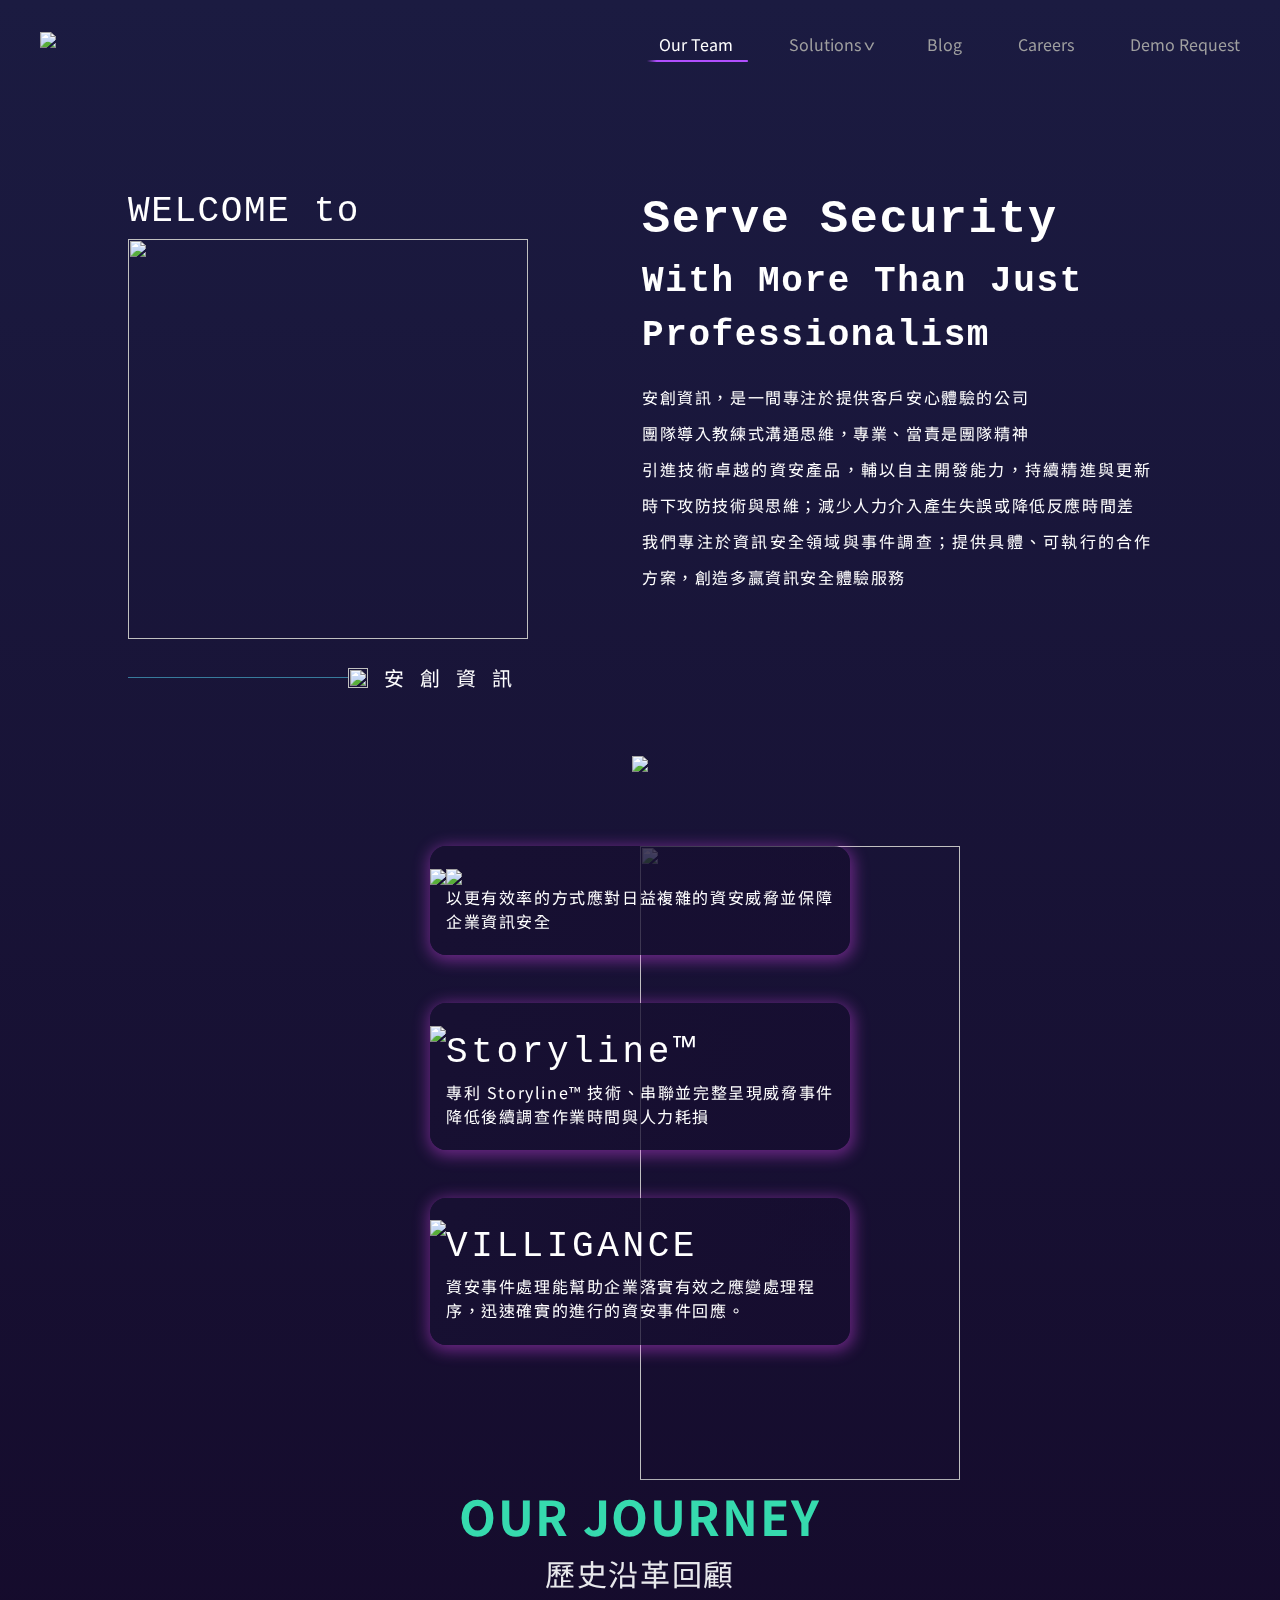
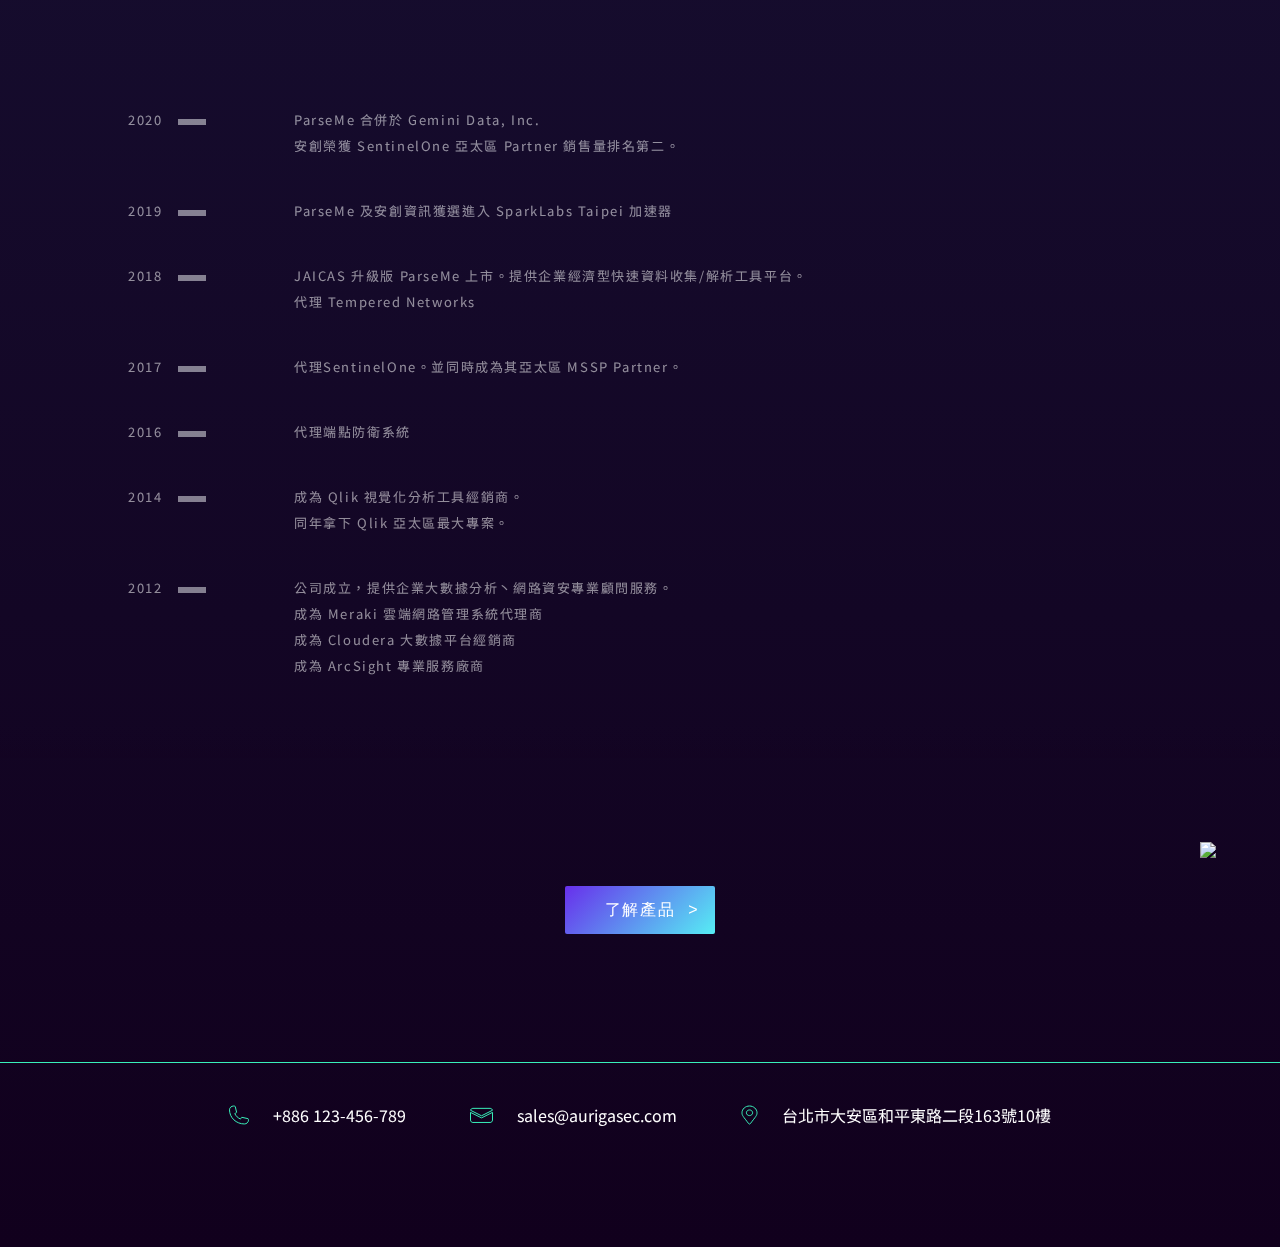
==== index.html @ 2218947c "dev" ====
<html lang="zh">

<head>
    <title>SentinelOne資安解決方案代理商 | 安創資訊</title>
    <meta charset="utf-8">
    <meta name="viewport" content="width=device-width, initial-scale=1">
    <meta data-hid="description" name="description" content="Serve Security With More Than Just Professionalism-專注於提供客戶安心體驗。引進技術卓越的資安產品，輔以自主開發能力；減少人力介入產生失誤或降低反應時間差。我們專注於資訊安全領域與事件調查，創造多贏資訊安全智慧體驗服務。">
    <meta name="format-detection" content="telephone=no">
    <meta data-hid="charset" charset="utf-8">
    <meta data-hid="mobile-web-app-capable" name="mobile-web-app-capable" content="yes">
    <meta data-hid="apple-mobile-web-app-title" name="apple-mobile-web-app-title" content="SentinelOne資安解決方案代理商 | 安創資訊">
    <meta data-hid="og:type" name="og:type" property="og:type" content="website">
    <meta data-hid="og:title" name="og:title" property="og:title" content="SentinelOne資安解決方案代理商 | 安創資訊">
    <meta data-hid="og:site_name" name="og:site_name" property="og:site_name" content="安創資訊">
    <link rel="icon" type="image/x-icon" href="/favicon.ico">
    <link rel="stylesheet" href="style.css">
    <link rel="stylesheet" href="https://use.typekit.net/jmd1jtv.css">
    <link rel="preconnect" href="https://fonts.googleapis.com">
    <link rel="preconnect" href="https://fonts.gstatic.com" crossorigin>
    <link
        href="https://fonts.googleapis.com/css2?family=Noto+Sans+SC:wght@100;400;700&family=Noto+Sans+TC&family=Roboto&display=swap"
        rel="stylesheet">
    <script src="./js/main.min.js"></script>

    <style type="text/css">
        #auriga #welcome {
            position: relative;
            min-height: calc(100vh - 108px);
            align-items: center;
            background-image: url(./imgs/our-team/bg-main.png);
            background-size: cover;
            margin-top: -108px;
            padding-top: 108px;
            padding-bottom: 1.4em;
            mix-blend-mode: lighten;
        }

        #welcome h2 {
            font-size: 36px;
        }

        #welcome h2 strong {
            font-size: 1.3em;
        }

        .info-box {
            padding: 1.4em 0;
            transition: all .6s;
            background: linear-gradient(106.81deg, #171032 5.35%, rgba(22, 13, 47, 0.63) 81.05%);
            transition-property: box-shadow, transform;
        }

        .info-box:hover {
            transform: scale(1.02) translateY(15px);
        }

        .info-box>div {
            padding-right: 1em;
        }

        #history {
            background-image: url(./imgs/our-team/bg-history.png);
            background-blend-mode: normal, hard-light;
        }

        #history li {
            margin-top: 1em;
            margin: 3em 0;
        }

        #history li .crossline {
            width: 28px;
            display: inline-block;
            vertical-align: middle;
            border-top-width: 6px;
            margin-left: 1.2em;
            margin-right: 72px;
            transition: width .4s;
        }

        #history li:not(.active) {
            opacity: .6;
            font-size: 13px;
        }

        #history li.active {
            margin-bottom: 5em;
        }

        #history li.active .crossline {
            margin-right: 1em;
        }

        #history li.active p>span {
            display: inline-block;
        }

        #history li.active p::before {
            content: "";
            border-left: 5px solid #31D2DC;
            margin-right: 1.4em;
        }

        #history li.active p>span:first-child {
            position: relative;
            transform: scale(2);
            transform-origin: left;
            margin-right: 3em;
        }

        #history li:not(:last-child) p>span:first-child::before,
        #history li:not(:last-child) p>span:first-child::after {
            content: "";
            position: absolute;
            padding: 2px;
            border-radius: 50%;
            background-color: #FFFFFF4D;
            left: 50%;
            opacity: 0;
            transform: translateY(-60%);
        }

        #history li:not(:last-child).active p>span:first-child::before,
        #history li:not(:last-child).active p>span:first-child::after {
            opacity: 1;
            transform: translateY(0);
            transition-property: opacity, transform;
            transition-duration: .6s;
            transition-delay: .3s;
        }

        #history li.active p>span:first-child::before {
            top: 100%;
        }

        #history li.active p>span:first-child::after {
            top: 140%;
        }

        #history li.active .crossline {
            border-top-width: 2px;
            width: 136px;
        }

        #bg-dot {
            right: 5%;
            bottom: 3%;
        }

        #bg-darken {
            background: linear-gradient(180deg, #1B1B41 0%, #11001D 100%);
            mix-blend-mode: darken;
            opacity: .1;
            pointer-events: none;
        }

        #shields {
            padding-top: 3.4em;
            padding-bottom: 3.4em;
        }

        #shields h3 {
            letter-spacing: .1em;
        }

        #shields li>img {
            max-width: 36%;
        }

        @media (min-width: 768px) and (max-width: 1350px) {
            main>section {
                padding-left: 2%;
                padding-right: 2%;
            }
        }

        @media (max-width: 1280px) {
            #shields ul {
                grid-template-columns: repeat(1, minmax(0, 1fr));
                gap: 3rem;
            }

            #shields li {
                max-width: 420px;
                justify-self: center;
            }
        }

        @media (max-width: 767px) {
            #auriga #welcome {
                background-image: url(./imgs/our-team/bg-main-mobile.png);
            }

            #welcome>div {
                display: block;
            }

            #welcome p {
                margin-bottom: .6em;
            }

            #welcome h2 {
                font-size: 18px;
            }

            #welcome h2 strong{
                font-size: 30px;
            }

            #welcome>div>img {
                width: 92%;
            }

            #shields ul {
                display: block;
            }

            #shields li {
                margin-bottom: 2.8em;
                align-items: center;
            }

            #shields li>div {
                padding-right: 1em;
            }

            #shields li>div img {
                max-height: 4.5rem;
            }

            #history ul {
                margin-top: 1.4em;
                margin-bottom: 1.4em;
            }

            #history ul>li {
                display: block;
                position: relative;
            }

            #history ul>li.active {
                margin-bottom: 8em;
                padding-left: 2em;
            }

            #history li:not(:last-child) p>span:first-child::before,
            #history li:not(:last-child) p>span:first-child::after {
                display: none;
            }

            #history ul>li:not(:last-child)>span::before,
            #history ul>li:not(:last-child)>span::after {
                content: "";
                opacity: 0;
                transform: translateY(-60%);
                position: absolute;
                left: 0;
            }

            #history ul>li:not(:last-child).active>span::before,
            #history ul>li:not(:last-child).active>span::after {
                height: 0.6em;
                width: 0.6em;
                border-radius: 50%;
                background-color: #FFFFFF4D;
                opacity: 1;
                transform: translateY(0);
                transition-property: opacity, transform;
                transition-duration: .6s;
                transition-delay: .3s;
                display: block;
                margin: 1.6em 0;
            }

            #history ul>li:not(:last-child).active>span::before {
                bottom: -5em;
            }

            #history ul>li:not(:last-child).active>span::after {
                bottom: -7em;
            }

            #history li.active p::before {
                position: absolute;
                height: 100%;
                left: 0;
            }

            #history li p {
                text-align: center;
                margin-bottom: .6em;
            }

            #history li.active p {
                margin-bottom: 1.4em;
                text-align: left;
            }

            #welcome-a {
                animation: welcome cubic-bezier(0.175, 0.885, 0.32, 1) var(--welcome-duration) forwards;
                display: inline-block;
                transform-origin: left;
            }

            #to-a {
                display: inline-block;
                margin-left: .3em;
                opacity: 0;
                height: 0;
                transform: translateX(50vw);
                animation: to var(--to-duration) var(--welcome-duration) forwards;
            }

            #arrows-a {
                animation: arrows var(--arrows-duration) 2.1s forwards;
                opacity: 0;
                transform: translateY(50vh);
                margin-bottom: 1.4em;
            }

            #logo-a {
                opacity: 0;
                width: 0;
                animation: logo 1s 2.9s forwards;
            }

            #text-a {
                opacity: 0;
                animation: text .8s 3.9s forwards;
                transform: translateY(20vh);
            }

            .continue-btn {
                display: none;
            }
        }

        :root {
            --welcome-duration: 1.4s;
            --to-duration: .7s;
            --arrows-duration: .8s;
        }

        @keyframes welcome {
            from {
                transform: scale(3.1);
            }
        }

        @keyframes to {
            to {
                transform: none;
                opacity: 1;
                height: auto;
            }
        }

        @keyframes arrows {
            to {
                opacity: 1;
                transform: none;
            }
        }

        @keyframes logo {
            to {
                width: 100%;
                opacity: 1;
            }
        }

        @keyframes text {
            to {
                opacity: 1;
                transform: none;
            }
        }
    </style>
    <script>
        registerObserver('.obs>li');
    </script>
</head>

<body id="auriga" class="text-white relative">
    <header class="max-w-screen-xl flex justify-between py-8 px-10 m-auto">
        <div><a href="index.html"><img src="imgs/logo.svg"></a></div>
        <nav>
            <ul class="flex gap-14">
                <li class="active">Our Team</li>
                <li class="has-sub">
                    <a href="javascript:;">Solutions</a>
                    <ul class="submenu">
                        <li><a href="Solutions.html">SentinelOne</a></li>
                        <li><a href="Consultant.html">Consultant</a></li>
                    </ul>
                </li>
                <li><a href="#">Blog</a></li>
                <li><a href="Careers.html">Careers</a></li>
                <li><a href="Demo.html">Demo Request</a></li>
            </ul>
        </nav>
        <div id="menu-toggle">
            <img class="mx-10 my-8" src="./imgs/header-toggle.svg" />
            <img class="mx-10 my-8 close" src="./imgs/header-toggle-off.svg" />
        </div>
    </header>
    <main class="relative m-auto tracking-widest leading-normal text-base">
        <img class="continue-btn" src="./imgs/continue.svg" />
        <section id="welcome" class="m-auto flex justify-center">
            <div class="max-w-screen-lg flex justify-between w-full">
                <div>
                    <p class="font-din text-4xl"><span id="welcome-a">WELCOME</span><span id="to-a"> to</span></p>
                    <img id="logo-a" width="400" src="imgs/logo.svg">
                    <div id="arrows-a" class="flex justify-end items-center text-xl mt-6">
                        <div class="flex-grow border-t border-light-blue"></div>
                        <img class="h-text" src="./imgs/our-team/arrows.svg" />
                        <span class="ml-4 tracking-text">安創資訊</span>
                    </div>
                </div>
                <div id="text-a" style="max-width: 510px;">
                    <h2 class="font-din mb-4"><strong>Serve Security</strong> <br>With More Than Just Professionalism
                    </h2>
                    <p class="leading-9 text-justify">
                        安創資訊，是一間專注於提供客戶安心體驗的公司<br>
                        團隊導入教練式溝通思維，專業、當責是團隊精神<br>
                        引進技術卓越的資安產品，輔以自主開發能力，持續精進與更新時下攻防技術與思維；減少人力介入產生失誤或降低反應時間差<br>
                        我們專注於資訊安全領域與事件調查；提供具體、可執行的合作方案，創造多贏資訊安全體驗服務
                    </p>
                </div>
            </div>
        </section>

        <section id="shields" class="max-w-screen-xl m-auto mb-20">
            <img class="absolute -z-10 r-0 w-1/2" src="./imgs/our-team/bg-wave.svg" />
            <ul class="grid grid-cols-3 gap-8 items-center">
                <li class="info-box flex shrink-0">
                    <img src="./imgs/our-team/shield.png" />
                    <div>
                        <img src="./imgs/our-team/singularity-xdr.png" />
                        <p>以更有效率的方式應對日益複雜的資安威脅並保障企業資訊安全</p>
                    </div>
                </li>
                <li class="info-box flex shrink-0">
                    <img src="./imgs/our-team/shield.png" />
                    <div>
                        <h3 class="font-din text-4xl">Storyline™</h3>
                        <p>專利 Storyline™ 技術、串聯並完整呈現威脅事件<br>
                            降低後續調查作業時間與人力耗損</p>
                    </div>
                </li>
                <li class="info-box flex shrink-0">
                    <img src="./imgs/our-team/shield.png" />
                    <div>
                        <h3 class="font-din text-4xl">VILLIGANCE</h3>
                        <p>資安事件處理能幫助企業落實有效之應變處理程序，迅速確實的進行的資安事件回應。</p>
                    </div>
                </li>
            </ul>
        </section>

        <section class="relative" id="history">
            <div class="max-w-screen-lg m-auto">
                <h2 class="text-center light-green text-5xl">OUR JOURNEY</h2>
                <h3 class="text-center text-3xl">歷史沿革回顧</h3>
                <ul class="py-10 my-8 leading-loose obs">
                    <li class="flex gap-4">
                        <div>
                            <p><span>2020</span><span class="crossline"></span></p>
                        </div>
                        <span>ParseMe 合併於 Gemini Data, Inc.<br>安創榮獲 SentinelOne 亞太區 Partner 銷售量排名第二。</span>
                    </li>
                    <li class="flex gap-4">

                        <div>
                            <p><span>2019</span><span class="crossline"></span></p>
                        </div>
                        <span>ParseMe 及安創資訊獲選進入 SparkLabs Taipei 加速器</span>
                    </li>
                    <li class="flex gap-4">
                        <div>
                            <p><span>2018</span><span class="crossline"></span></p>
                        </div>
                        <span>JAICAS 升級版 ParseMe 上市。提供企業經濟型快速資料收集/解析工具平台。<br>代理 Tempered Networks</span>
                    </li>
                    <li class="flex gap-4">
                        <div>
                            <p><span>2017</span><span class="crossline"></span></p>
                        </div>
                        <span>代理SentinelOne。並同時成為其亞太區 MSSP Partner。</span>
                    </li>
                    <li class="flex gap-4">
                        <div>
                            <p><span>2016</span><span class="crossline"></span></p>
                        </div>
                        <span>代理端點防衛系統</span>
                    </li>
                    <li class="flex gap-4">
                        <div>
                            <p><span>2014</span><span class="crossline"></span></p>
                        </div>
                        <span>成為 Qlik 視覺化分析工具經銷商。<br>同年拿下 Qlik 亞太區最大專案。</span>
                    </li>
                    <li class="flex gap-4">
                        <div>
                            <p><span>2012</span><span class="crossline"></span></p>
                        </div>
                        <span>公司成立，提供企業大數據分析丶網路資安專業顧問服務。<br>成為 Meraki 雲端網路管理系統代理商<br>成為 Cloudera 大數據平台經銷商<br>成為 ArcSight
                            專業服務廠商</span>
                    </li>
                </ul>
            </div>
            <div class="absolute inset-0" id="bg-darken"></div>
        </section>

        <div class="text-center my-32">
            <a href="Solutions.html">
                <button type="button"
                    class="relative py-3 px-10 px-12:hover btn-purple-1 rounded-sm shadow-none arrow-after r-4-after absolute-after">了解產品</button>
            </a>
        </div>
        <img class="absolute -z-10" id="bg-dot" src="./imgs/our-team/bg-dot.svg" />
    </main>

    <footer class="pb-20">
        <ul class="max-w-screen-xl m-auto flex justify-center gap-16 border-t border-light-green py-10">
            <li class="flex"><img class="mr-6" src="./imgs/footer-phone.svg" />+886 123-456-789</li>
            <li class="flex"><img class="mr-6" src="./imgs/footer-mail.svg" />sales@aurigasec.com</li>
            <li class="flex"><img class="mr-6" src="./imgs/footer-marker.svg" />台北市大安區和平東路二段163號10樓</li>
        </ul>
    </footer>
</body>

</html>
---- style.css ----
:root {
    --light-green: #39F0BA;
    --purple: #6B0AEA;
    --light-blue: #57E1FF80;
    --main-bg: linear-gradient(180deg, #1B1B41 0%, #11001D 100%);
    font-family: 'Noto Sans TC';
}

*,
::before,
::after {
    --tw-border-opacity: 1;
    border-color: rgba(229, 231, 235, var(--tw-border-opacity));
    box-sizing: border-box;
    border-width: 0;
    border-style: solid;
}

img {
    max-width: 100%;
}

a {
    text-decoration: none;
    color: inherit;
}

a:visited {
    color: inherit;
}

button {
    cursor: pointer;
}

button,
input,
optgroup,
select,
textarea {
    padding: 0;
    line-height: inherit;
    color: inherit;
    font-size: 1em;
    letter-spacing: .1em;
}

:focus-visible {
    outline: none;
}

ol,
ul,
menu {
    list-style: none;
    margin: 0;
    padding: 0;
}

body {
    background: var(--main-bg);
    margin: 0;
}

h1,
h2,
h3,
h4,
h5,
h6,
p {
    margin: 0;
}

h3 {
    font-weight: normal;
}

body>header {
    height: 108px;
    z-index: 100;
    position: relative;
    text-align: center;
}

header nav li {
    position: relative;
}

header nav li::after {
    content: "";
    position: absolute;
    width: 0;
    transition: width .4s;
}

header nav>ul>li.has-sub::before {
    content: "";
    position: absolute;
    left: 0;
    width: 100%;
    height: 1em;
    top: 100%;
}

header nav>ul>li.active::after {
    content: "";
    position: absolute;
    left: 0;
    bottom: -.3em;
    width: 100%;
    height: 2px;
    background-image: linear-gradient(270deg, #B14FFF 87.87%, rgba(177, 79, 255, 0) 97.34%);
    transform: scaleX(1.4);
}

header nav li:not(.active) {
    color: #9F9F9F;
}

header nav .submenu {
    padding: .6em 0;
    line-height: 1.8;
}

header nav .submenu>li {
    margin-bottom: .4em;
}

header nav li:not(:hover) .submenu>li {
    display: none;
}

header nav .has-sub>a {
    z-index: 10;
    position: relative;
}

header nav .has-sub>a::after {
    content: ">";
    display: inline-block;
    transform: rotate(90deg) scaleY(1.4) translateX(-2px);
    margin-left: .6em;
    position: unset;
    width: 0;
    height: auto;
    background: none;
}

main>section:first-of-type {
    min-height: calc(100vh - 108px);
}

.bg-main {
    background: var(--main-bg);
}

.bg-purple,
.bg-purple-before::before,
.bg-purple-before-list li::before {
    background-color: var(--purple);
}

.bg-light-green {
    background-color: var(--light-green);
}

.bg-dark-glow {
    background-image: linear-gradient(162.7deg, #2D2E46 10.24%, #1A1B2F 45.02%, #000000 98.1%);
}

.bg-grey {
    background-color: rgb(25, 24, 55);
}

.bg-none {
    background: none;
}

.max-w-screen-xl {
    max-width: 1280px;
}

.max-w-screen-lg {
    max-width: 1024px;
}

.max-w-screen-md {
    max-width: 768px;
}

.max-w-full {
    max-width: 100%;
}

.overflow-hidden {
    overflow: hidden;
}

.overflow-auto {
    overflow: auto;
}

.overflow-visible {
    overflow: visible;
}

.inline-block {
    display: inline-block;
}

.relative {
    position: relative;
}

.absolute,
.absolute-after::after {
    position: absolute;
}

.sticky {
    position: sticky;
}

.r-0 {
    right: 0;
}

.r-4,
.r-4-after::after {
    right: 1rem;
}

.b-0 {
    bottom: 0;
}

.flex {
    display: flex;
}

.inline-flex {
    display: inline-flex;
}

.hidden {
    display: none;
}

.flex-col {
    flex-direction: column;
}

.row-reverse {
    flex-direction: row-reverse;
}

.flex-grow {
    flex-grow: 1;
}

.shrink-0 {
    flex-shrink: 0;
}

.grid {
    display: grid;
}

.grid-flow-col {
    grid-auto-flow: column;
}

.grid-flow-dense {
    grid-auto-flow: dense;
}

.grid-cols-3 {
    grid-template-columns: repeat(3, minmax(0, 1fr));
}

.grid-cols-4 {
    grid-template-columns: repeat(4, minmax(0, 1fr));
}

.grid-cols-9 {
    grid-template-columns: repeat(9, minmax(0, 1fr));
}

.col-span-2 {
    grid-column: span 2 / span 2;
}

.col-span-3 {
    grid-column: span 3 / span 3;
}

.col-span-4 {
    grid-column: span 4 / span 4;
}

.row-span-2 {
    grid-row: span 2 / span 2;
}

.row-span-3 {
    grid-row: span 3 / span 3;
}

.row-span-4 {
    grid-row: span 4 / span 4;
}

.auto-rows-6vw {
    grid-auto-rows: 6vw;
}

.auto-rows-9vw {
    grid-auto-rows: 9vw;
}

.justify-between {
    justify-content: space-between;
}

.justify-end {
    justify-content: flex-end;
}

.justify-center {
    justify-content: center;
}

.justify-evenly {
    justify-content: space-evenly;
}

.items-center {
    align-items: center;
}

.self-center {
    align-self: center;
}

.self-start {
    align-self: start;
}

.gap-4 {
    gap: 1rem;
}

.gap-6 {
    gap: 1.5rem;
}

.gap-8 {
    gap: 2rem;
}

.gap-12 {
    gap: 3rem;
}

.gap-14 {
    gap: 3.5rem;
}

.gap-16 {
    gap: 4rem;
}

.gap-24 {
    gap: 6rem;
}

.gap-y-4 {
    row-gap: 1rem;
}

.gap-y-8 {
    row-gap: 2rem;
}

.gap-y-12 {
    row-gap: 3rem;
}

.border {
    border-width: 1px;
}

.border-2 {
    border-width: 2px;
}

.border-t {
    border-top-width: 1px;
}

.border-t-6 {
    border-top-width: 6px;
}

.border-b {
    border-bottom-width: 1px;
}

.p-1,
.p-1-before::before {
    padding: .25rem;
}

.p-4 {
    padding: 1rem;
}

.p-8 {
    padding: 2rem;
}

.p-12 {
    padding: 3rem;
}

.px-4 {
    padding-left: 1rem;
    padding-right: 1rem;
}

.px-6 {
    padding-left: 1.5rem;
    padding-right: 1.5rem;
}

.px-8 {
    padding-left: 2rem;
    padding-right: 2rem;
}

.px-10 {
    padding-left: 2.5rem;
    padding-right: 2.5rem;
}

.font-din.px-6 {
    padding-left: 2rem;
}

.font-din.px-10 {
    padding-left: 3.4rem;
}

.px-12,
.px-12\:hover:hover {
    padding-left: 3rem;
    padding-right: 3rem;
}

.px-16,
.px-16\:hover:hover {
    padding-left: 4rem;
    padding-right: 4rem;
}

.py-2 {
    padding-top: .5rem;
    padding-bottom: .5rem;
}

.font-din.py-2 {
    padding-top: 1rem;
}

.py-3 {
    padding-top: .75rem;
    padding-bottom: .75rem;
}

.py-4 {
    padding-top: 1rem;
    padding-bottom: 1rem;
}

.py-6 {
    padding-top: 1.5rem;
    padding-bottom: 1.5rem;
}

.py-8 {
    padding-top: 2rem;
    padding-bottom: 2rem;
}

.py-10 {
    padding-top: 2.5rem;
    padding-bottom: 2.5rem;
}

.py-24 {
    padding-top: 6rem;
    padding-bottom: 6rem;
}

.pl-8 {
    padding-left: 2rem;
}

.pr-20 {
    padding-right: 5rem;
}

.pr-3\/10 {
    padding-right: 30%;
}

.pb-20 {
    padding-bottom: 5rem;
}

.m-auto {
    margin: auto;
}

.my-4 {
    margin-top: 1rem;
    margin-bottom: 1rem;
}

.my-8 {
    margin-top: 2rem;
    margin-bottom: 2rem;
}

.my-12 {
    margin-top: 3rem;
    margin-bottom: 3rem;
}

.my-16 {
    margin-top: 4rem;
    margin-bottom: 4rem;
}

.my-20 {
    margin-top: 5rem;
    margin-bottom: 5rem;
}

.my-32 {
    margin-top: 8rem;
    margin-bottom: 8rem;
}

.my-56 {
    margin-top: 14rem;
    margin-bottom: 14rem;
}

.mt-2 {
    margin-top: 0.5rem;
}

.mt-4 {
    margin-top: 1rem;
}

.mt-6 {
    margin-top: 1.5rem;
}

.mt-8 {
    margin-top: 2rem;
}

.mt-10 {
    margin-top: 2.5rem;
}

.mt-12 {
    margin-top: 3rem;
}

.mt-16 {
    margin-top: 4rem;
}

.mt-56 {
    margin-top: 14rem;
}

.mt-half {
    margin-top: .6em;
}

.mb-1 {
    margin-bottom: .25rem;
}

.mb-2 {
    margin-bottom: .5rem;
}

.mb-4,
.mb-4-list li {
    margin-bottom: 1rem;
}

.mb-6 {
    margin-bottom: 1.5rem;
}

.mb-7 {
    margin-bottom: 1.75rem;
}

.mb-8 {
    margin-bottom: 2rem;
}

.mb-10 {
    margin-bottom: 2.5rem;
}

.mb-12 {
    margin-bottom: 3rem;
}

.mb-16 {
    margin-bottom: 4rem;
}

.mb-20 {
    margin-bottom: 5rem;
}

.mb-24 {
    margin-bottom: 6rem;
}

.mb-28 {
    margin-bottom: 7rem;
}

.mb-32 {
    margin-bottom: 8rem;
}

.mb-36 {
    margin-bottom: 9rem;
}

.mb-52 {
    margin-bottom: 13rem;
}

.mb-56 {
    margin-bottom: 14rem;
}

.mx-auto {
    margin-left: auto;
    margin-right: auto;
}

.mx-4 {
    margin-left: 1rem;
    margin-right: 1rem;
}

.mx-6 {
    margin-left: 1.5rem;
    margin-right: 1.5rem;
}

.mx-8 {
    margin-left: 2rem;
    margin-right: 2rem;
}

.mx-10 {
    margin-left: 2.5rem;
    margin-right: 2.5rem;
}

.ml-4,
.ml-4-after::after {
    margin-left: 1rem;
}

.mr-4,
.mr-4-before::before,
.mr-4-before-list li::before {
    margin-right: 1rem;
}

.mr-6 {
    margin-right: 1.5rem;
}

.mr-20 {
    margin-right: 5rem;
}

.pointer-events-none {
    pointer-events: none;
}

.align-text-bottom {
    vertical-align: text-bottom;
}

.text-left {
    text-align: left;
}

.text-right {
    text-align: right;
}

.text-center {
    text-align: center;
}

.text-justify {
    text-align: justify;
}

.last-justify {
    text-align-last: justify;
}

.underline {
    text-decoration: underline;
}

.text-sm {
    font-size: 0.875rem;
}

.text-base {
    font-size: 1rem;
}

.text-lg {
    font-size: 1.125rem;
}

.text-xl {
    font-size: 1.25rem;
}

.text-2xl {
    font-size: 1.5rem;
}

.text-3xl {
    font-size: 1.875rem;
}

.text-4xl {
    font-size: 2.25rem;
}

.text-5xl {
    font-size: 3rem;
}

.text-white {
    color: #FFF;
}

.bold {
    font-weight: bold;
}

.tracking-normal {
    letter-spacing: normal;
}

.tracking-widest {
    letter-spacing: .1em;
}

.tracking-4 {
    letter-spacing: .38em;
}

.tracking-6 {
    letter-spacing: .6em;
}

.tracking-text {
    letter-spacing: .8em;
}

.leading-9 {
    line-height: 2.25rem;
}

.leading-normal {
    line-height: 1.5;
}

.leading-loose {
    line-height: 2;
}

.rounded-sm {
    border-radius: .125rem;
}

.rounded {
    border-radius: .25rem;
}

.rounded-md {
    border-radius: .375rem;
}

.rounded-lg {
    border-radius: .5rem;
}

.rounded-xl {
    border-radius: .75rem;
}

.rounded-full {
    border-radius: 99999px;
}

.font-din {
    font-family: "DIN-Condensed", ui-monospace, SFMono-Regular, Menlo, Monaco, Consolas, "Liberation Mono", "Courier New", monospace;
}

.light-green {
    color: #39F0BA;
    color: var(--light-green);
}

.gray {
    color: #d7d7d7;
}

.border-light-green {
    border-color: var(--light-green);
}

.border-light-blue {
    border-color: var(--light-blue);
}

.btn-purple {
    background-image: linear-gradient(93.58deg, #9C2BD1 -66.44%, #2B1998 92.03%);
}

.btn-purple-1 {
    background-image: linear-gradient(269.25deg, #6B0AEA 27.39%, #8130EC 88.62%);
    background-image: linear-gradient(-45deg, #56eef4, #6b0aea 25%, #6b0aea 40%, #e404dd 60%, #2e21f3 80%, #2e21f3);
    background-size: 600%;
    background-position: 100% 50%;
    animation: bg-horizon 16s linear infinite;
}

.cursor-pointer {
    cursor: pointer;
}

li {
    list-style-type: none;
}

.h-full {
    height: 100%;
}

.h-text {
    height: 1em;
}

.w-full {
    width: 100%;
}

.w-screen {
    width: 100vw;
}

.w-1\/2 {
    width: 50%;
}

.w-7\/10 {
    width: 70%;
}

.w-3\/4 {
    width: 75%;
}

.opacity-0 {
    opacity: 0;
}

.opacity-10 {
    opacity: .1;
}

.opacity-20 {
    opacity: .2;
}

.opacity-80 {
    opacity: .8;
}

.shadow-none {
    box-shadow: 0 0 #0000;
}

.mix-blend-screen {
    mix-blend-mode: screen;
}

.mix-blend-lighten {
    mix-blend-mode: lighten;
}

.select-none {
    user-select: none;
}

.inset-0 {
    left: 0;
    right: 0;
    top: 0;
    bottom: 0;
}

.left-0 {
    left: 0;
}

.top-0 {
    top: 0;
}

.bottom-0 {
    bottom: 0;
}

.-z-10 {
    z-index: -10;
}

.z-10 {
    z-index: 10;
}

.z-30 {
    z-index: 30;
}

.border-bg-p {
    width: 86%;
    margin: auto;
}

.purple-quote {
    background-color: rgb(107 10 234 / 25%);
    display: inline-block;
}

.purple-quote::before,
.purple-quote::after {
    content: url(./imgs/quote-purple.svg);
    vertical-align: middle;
    display: inline-block;
}

.purple-quote::before {
    transform: scaleX(-1) translateX(10px);
}

.purple-quote::after {
    transform: translateX(10px);
}

.square-before,
.square-before-list li {
    position: relative;
    display: flex;
    align-items: center;
}

.square-before::before,
.square-before-list li::before {
    content: "";
    border: 0.5em solid var(--purple);
    position: relative;
    top: 10px;
    align-self: baseline;
}

.dot-purple-wrap::before,
.dot-purple-wrap::after {
    content: "";
    display: inline-block;
    width: 8px;
    height: 8px;
    border-radius: 50%;
    color: var(--purple);
    background-color: var(--purple);
}

.dot-purple-wrap::before {
    margin-right: .8em;
}

.dot-purple-wrap::after {
    margin-left: .8em;
}

.grid-list {
    font-size: 14px;
    position: relative;
}

.grid-list::before {
    content: "";
    position: absolute;
    display: block;
    left: 10%;
    right: 10%;
    top: 50%;
    height: 1px;
    background-color: #2B2B2B;
}

.grid-list li>div {
    height: 60px;
    display: flex;
    position: relative;
    justify-content: center;
    align-items: center;
    margin-bottom: 1rem;
}

.grid-list li>div::after {
    content: "";
    position: absolute;
    display: block;
    background-image: linear-gradient(0deg, rgba(45, 46, 70, 0) 7.83%, #B14FFF 100%);
    width: 3px;
    height: 3em;
    right: -1.5px;
    bottom: -50%;
    border-radius: 2px;
}

.grid-list.grid-cols-4 li:nth-child(4n)>div::after {
    display: none;
}

.info-box {
    padding: 2em 2.4em;
    border-radius: 1em;
    box-shadow: 1px 3px 15px 3px rgba(209, 68, 232, 0.44);
    max-width: 1100px;
    transition: box-shadow .3s;
}

.info-box:hover {
    box-shadow: 1px 3px 29px 6px #39F0BA;
}

.info-box>div:first-child {
    padding-right: 5%;
}

.info-box h2 {
    position: relative;
    font-family: "DIN-Condensed";
    font-size: 40px;
}

.info-box h2::after {
    content: "";
    position: absolute;
    width: 100%;
    height: 3px;
    background-image: linear-gradient(90deg, #39F0BA 0% 29.61%, rgba(57, 240, 186, 0) 121.82%);
    left: 0;
    bottom: 0;
}

.arrow-after::after {
    content: ">";
}

.px-12\:hover,
.px-16\:hover {
    transition: padding .4s;
}

.px-12\:hover:hover,
.px-16\:hover:hover {
    filter: drop-shadow(0px 0px 12px rgba(177, 79, 255, 0.4));
}

.play-dot {
    animation: fadeInOut .9s ease-in-out forwards;
}

.play-dot-1 {
    animation: play-dot-1 .8s ease-in-out both;
}

.obs-hover {
    cursor: pointer;
}

.obs-hover:not(.active):hover {
    transform: translateX(-8px);
}

i.hexagon::before {
    content: "";
    display: inline-block;
    background-color: #6B0AEA;
    clip-path: polygon(5% 25%, 5% 75%, 50% 100%, 95% 75%, 95% 25%, 50% 0%);
    vertical-align: middle;
}

.cus-shadow {
    filter: drop-shadow(0 0 4px);
}

.continue-btn {
    position: absolute;
    top: 84vh;
    left: 50%;
    transform: translateX(-50%);
    animation: continue-btn .8s linear both infinite alternate;
    z-index: 10;
    cursor: pointer;
}

header nav li .submenu {
    transition: all .6s .1s;
    overflow: unset;
    height: 6em;
}

header nav li:not(:hover) .submenu {
    transition: all .15s;
    position: relative;
    transform: translateY(-.8em);
    opacity: 0;
    height: 0;
    padding: 0;
    pointer-events: none;
}

.send button::before {
    content: "";
    position: absolute;
    left: 0;
    right: 0;
    bottom: 0;
    top: 0;
    border: 4px solid;
    border-image-source: linear-gradient(280.39deg, rgba(107, 10, 234, 0.5) 31.98%, rgba(107, 10, 234, 0.5) 70.71%, rgba(251, 73, 255, 0.5) 107.09%);
    border-image-slice: 1;
}

.send {
    transition: filter .6s;
}

.send:hover {
    filter: brightness(1.6);
}

@media (min-width: 768px) and (max-width: 1350px) {
    main>section {
        padding-left: 3%;
        padding-right: 3%;
    }
}

@media (min-width: 768px) {
    .hidden\:lg {
        display: none;
    }

    header nav li .submenu {
        backdrop-filter: blur(2px);
        filter: drop-shadow(0px 0px 14px rgba(251, 73, 255, 0.2));
        padding: 1.8em 1.4em 1.2em;
        height: auto;
        position: absolute;
        left: 50%;
        transform: translateX(-50%);
        margin-top: 1em;
    }

    header nav li:not(:hover) .submenu {
        position: absolute;
        transform: translateY(-.8em) translateX(-50%);
    }

    header nav li .submenu::before {
        content: "";
        position: absolute;
        left: 0;
        right: 0;
        top: 0;
        bottom: 0;
        background-color: rgba(22, 22, 22, 0.6);
        clip-path: polygon(0% 10%, 40% 10%, 50% 0%, 60% 10%, 100% 10%, 100% 100%, 0% 100%);
    }

    header nav .submenu>li:not(:first-child)::before {
        content: "";
        display: block;
        border-top: 1px solid rgba(255, 255, 255, 0.3);
        margin-top: .8em;
        margin-bottom: .8em;
    }

    header nav .submenu>li>* {
        padding-left: 1.4em;
        padding-right: 1.4em;
    }

    header nav>ul>li {
        height: 1.6em;
    }

    header .submenu li:hover {
        color: #FFF;
    }

    header nav>ul>li:not(.has-sub):hover::after {
        left: 0;
        bottom: -.3em;
        width: 100%;
        height: 2px;
        background-image: linear-gradient(270deg, #B14FFF 87.87%, rgba(177, 79, 255, 0) 97.34%);
        transform: scaleX(1.4);
    }

    #auriga>header>img,
    #menu-toggle {
        display: none;
    }
}

@media (max-width: 767px) {
    :root {
        font-size: 14px;
    }

    .block\:sm {
        display: block;
    }

    .hidden\:sm {
        display: none;
    }

    .w-full\:sm {
        width: 100%;
    }

    .p-0\:sm {
        padding: 0;
    }

    .self-start\:sm {
        align-self: flex-start;
    }

    #menu-toggle {
        position: absolute;
        top: 0;
        right: 0;
    }

    #menu-toggle img {
        width: auto;
        height: 22px;
    }

    header::after {
        content: "";
        position: absolute;
        left: 0;
        right: 0;
        top: 0;
        bottom: 0;
        z-index: -1;
        background-image: linear-gradient(162.7deg, #2D2E46 10.24%, #1A1B2F 45.02%, #000000 98.1%);
        opacity: 0;
        transition: opacity .7s;
    }

    header.bg::after {
        opacity: 1;
    }

    header.active #menu-toggle img {
        transition: opacity 1s;
        opacity: 1;
    }

    header.active #menu-toggle img:not(.close),
    header:not(.active) #menu-toggle img.close {
        opacity: 0;
        width: 0;
        height: 0;
        margin: 0;
        position: absolute;
    }

    #auriga>main>section,
    #auriga>footer {
        padding-left: 6%;
        padding-right: 6%;
    }

    #auriga>header {
        align-items: center;
        font-size: 24px;
        letter-spacing: .12em;
        position: fixed;
        width: 100%;
        height: auto;
        box-shadow: inset 0px 4px 4px rgba(234, 105, 255, 0.25);
        padding-top: 1em;
        padding-bottom: .8em;
    }

    main {
        padding-top: 108px;
        overflow: hidden;
    }

    .continue-btn {
        top: calc(100vh - 108px);
    }

    #auriga>header.active {
        background-image: linear-gradient(179.98deg, #000000 0.02%, rgba(0, 0, 0, 0) 137.98%);
        background-color: rgba(107, 10, 234, 1);
        height: 100%;
    }

    #auriga>header:not(.active)>nav {
        display: none;
    }

    header>div {
        align-self: flex-start;
    }

    header nav .has-sub:not(:hover)::after {
        position: absolute;
    }

    header nav .submenu {
        padding-top: .8em;
        padding-bottom: 0;
    }

    header nav .submenu::before {
        content: "";
        position: absolute;
        left: 0;
        right: 0;
        top: 0;
        height: 2em;
        z-index: 10;
    }

    header nav .has-sub:hover .submenu::before {
        transition: transform 1s .3s;
    }

    header nav .submenu>li {
        margin-bottom: .6em;
    }

    header>div img {
        height: 2.5rem;
    }

    header nav {
        flex-grow: 1;
        text-align: center;
        position: absolute;
        left: 0;
        width: 100%;
    }

    header nav ul {
        flex-direction: column;
    }

    header nav li.active::after {
        display: none;
    }

    #auriga footer ul {
        flex-direction: column;
        gap: 2em;
    }
}

@keyframes fadeInOut {
    0% {
        opacity: 0;
    }

    10% {
        opacity: .7;
    }

    29% {
        opacity: 1;
    }

    100% {
        opacity: 0;
    }
}

@keyframes play-dot-1 {
    0% {
        opacity: 0;
        transform: scale(0);
    }

    70% {
        opacity: 1;
        transform: scale(1) translate(5em);
    }

    100% {
        opacity: 0;
        transform: translate(6em);
    }
}

@keyframes bg-horizon {
    0% {
        background-position: 0 50%;
    }

    50% {
        background-position: 100% 50%;
    }

    100% {
        background-position: 0 50%;
    }
}

@keyframes continue-btn {
    to {
        transform: translateY(10%) translateX(-50%);
    }
}

@keyframes zoom-in-out {
    from {
        transform: scale(0.96);
    }

    to {
        transform: scale(1.01);
    }
}
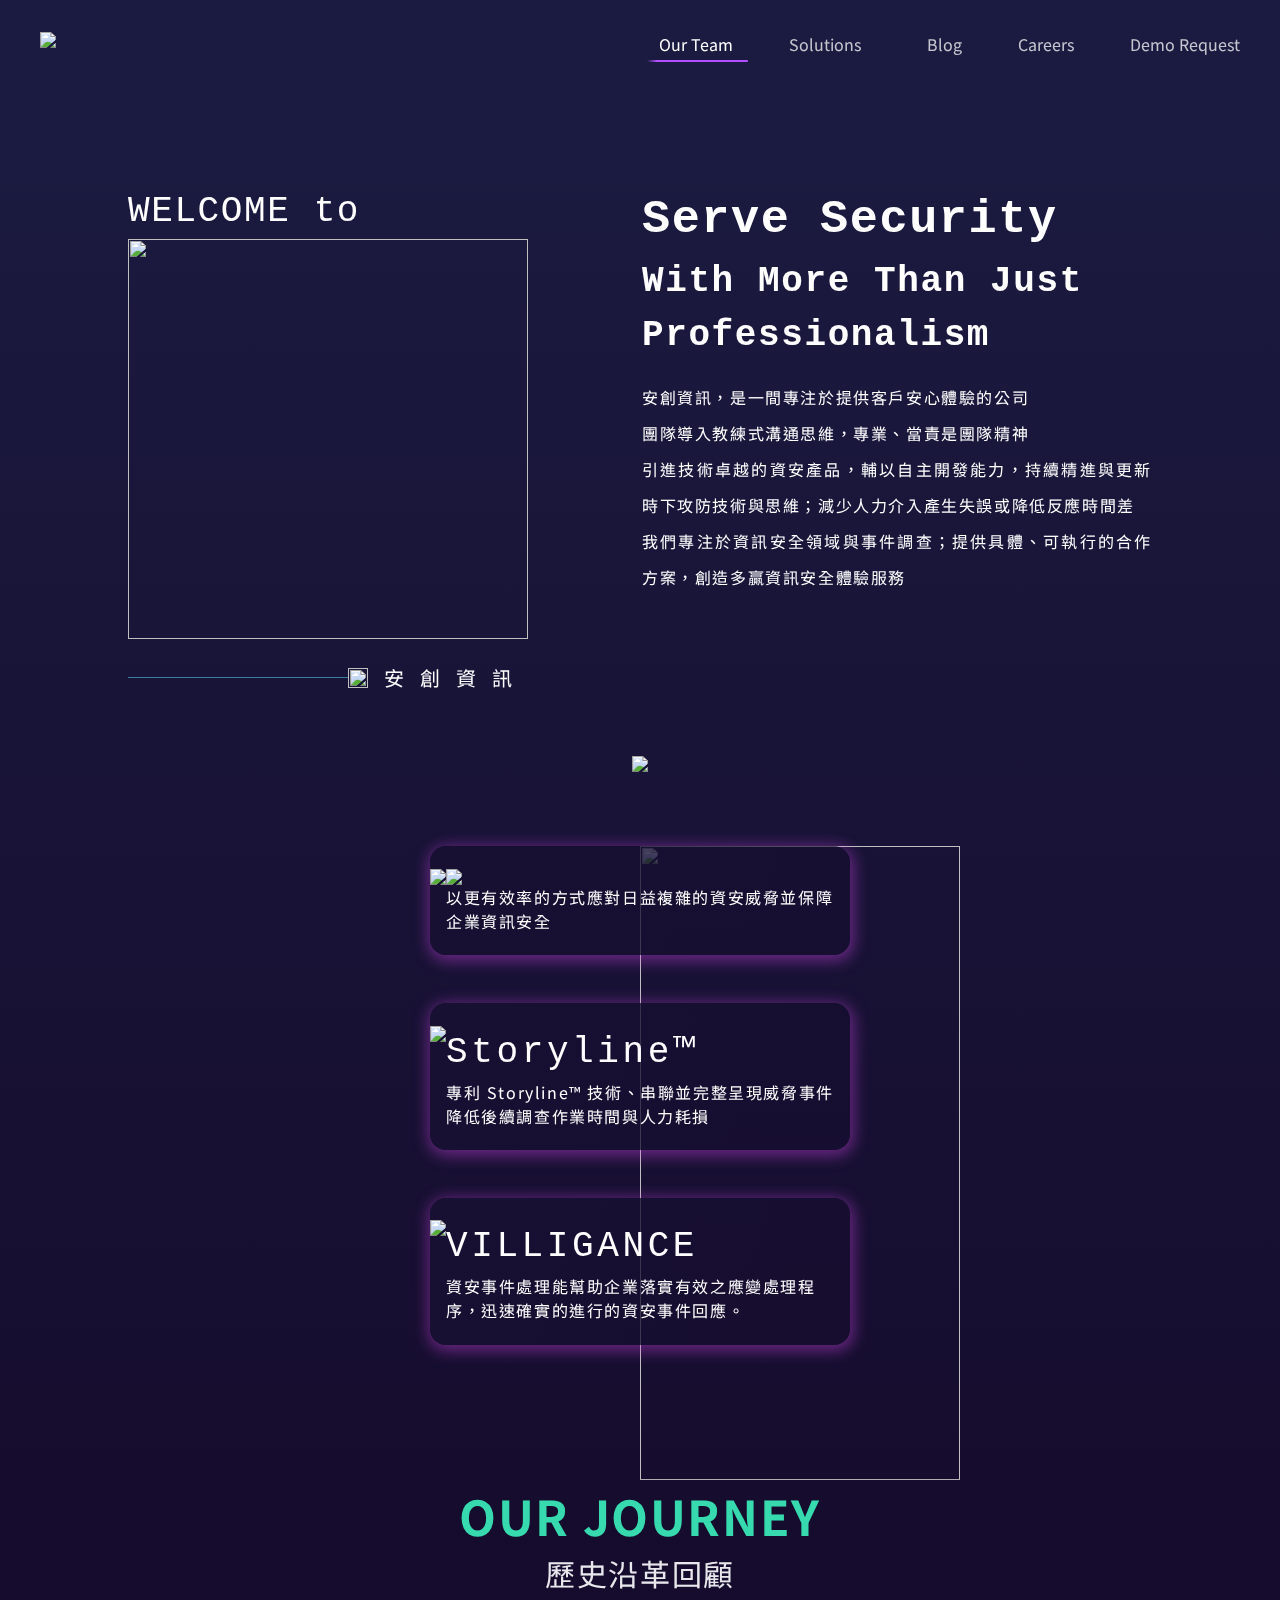
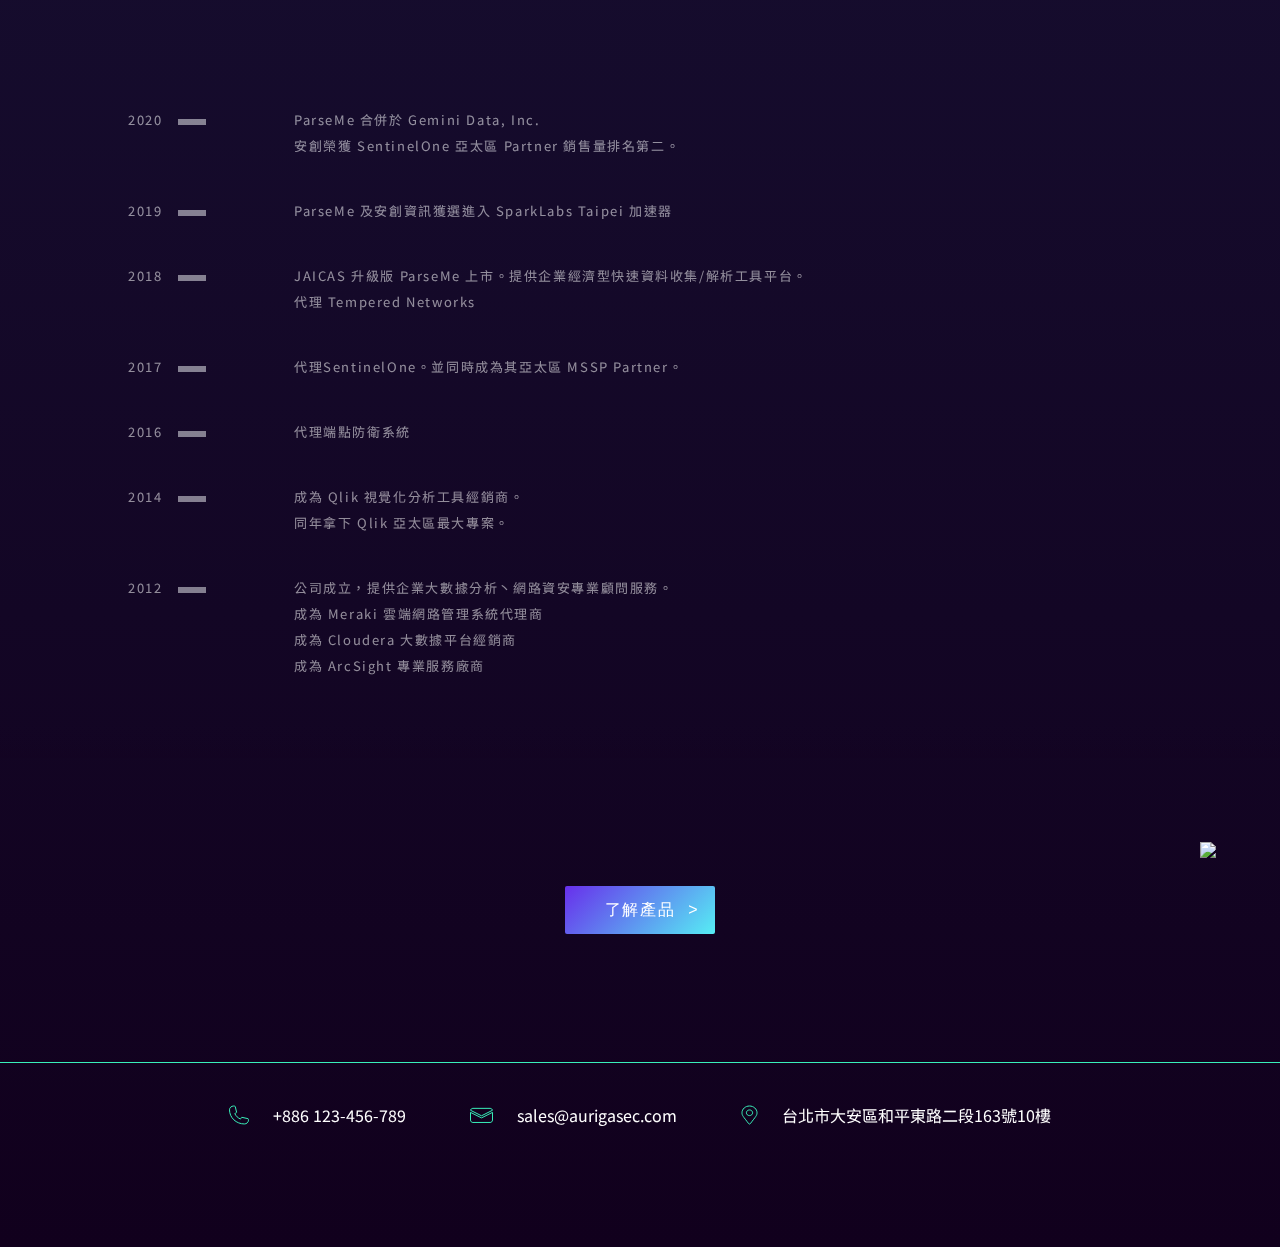
==== commit e8d4d023: "dev" ====
--- a/index.html
+++ b/index.html
@@ -12,7 +12,10 @@
     <meta data-hid="og:type" name="og:type" property="og:type" content="website">
     <meta data-hid="og:title" name="og:title" property="og:title" content="SentinelOne資安解決方案代理商 | 安創資訊">
     <meta data-hid="og:site_name" name="og:site_name" property="og:site_name" content="安創資訊">
-    <link rel="icon" type="image/x-icon" href="/favicon.ico">
+    <link rel="apple-touch-icon" sizes="180x180" href="apple-touch-icon.png">
+    <link rel="icon" type="image/png" sizes="32x32" href="favicon-32x32.png">
+    <link rel="icon" type="image/png" sizes="16x16" href="favicon-16x16.png">
+    <link rel="manifest" href="site.webmanifest">
     <link rel="stylesheet" href="style.css">
     <link rel="stylesheet" href="https://use.typekit.net/jmd1jtv.css">
     <link rel="preconnect" href="https://fonts.googleapis.com">
@@ -394,7 +397,7 @@
                         <li><a href="Consultant.html">Consultant</a></li>
                     </ul>
                 </li>
-                <li><a href="#">Blog</a></li>
+                <li><a href="https://medium.com/@Auriga_Security" target="_blank">Blog</a></li>
                 <li><a href="Careers.html">Careers</a></li>
                 <li><a href="Demo.html">Demo Request</a></li>
             </ul>
--- a/style.css
+++ b/style.css
@@ -45,6 +45,10 @@
     letter-spacing: .1em;
 }
 
+input:-internal-autofill-selected{
+    background: none!important;
+}
+
 :focus-visible {
     outline: none;
 }
@@ -114,8 +118,8 @@
     transform: scaleX(1.4);
 }
 
-header nav li:not(.active) {
-    color: #9F9F9F;
+header nav li:not(.active):not(:hover) {
+    opacity: .75;
 }
 
 header nav .submenu {
@@ -132,19 +136,19 @@
 }
 
 header nav .has-sub>a {
-    z-index: 10;
+    z-index: 100;
     position: relative;
 }
 
 header nav .has-sub>a::after {
-    content: ">";
+    content: url(./imgs/arrow-down.svg);
     display: inline-block;
-    transform: rotate(90deg) scaleY(1.4) translateX(-2px);
     margin-left: .6em;
     position: unset;
     width: 0;
     height: auto;
     background: none;
+    vertical-align: middle;
 }
 
 main>section:first-of-type {
@@ -1154,7 +1158,8 @@
     height: 6em;
 }
 
-header nav li:not(:hover) .submenu {
+header nav li:not(:hover) .submenu ,
+header nav a.close+.submenu {
     transition: all .15s;
     position: relative;
     transform: translateY(-.8em);
@@ -1404,6 +1409,9 @@
         position: absolute;
         left: 0;
         width: 100%;
+        max-height: calc(100vh - 108px);
+        overflow: auto;
+        padding-top: 1.4em;
     }
 
     header nav ul {
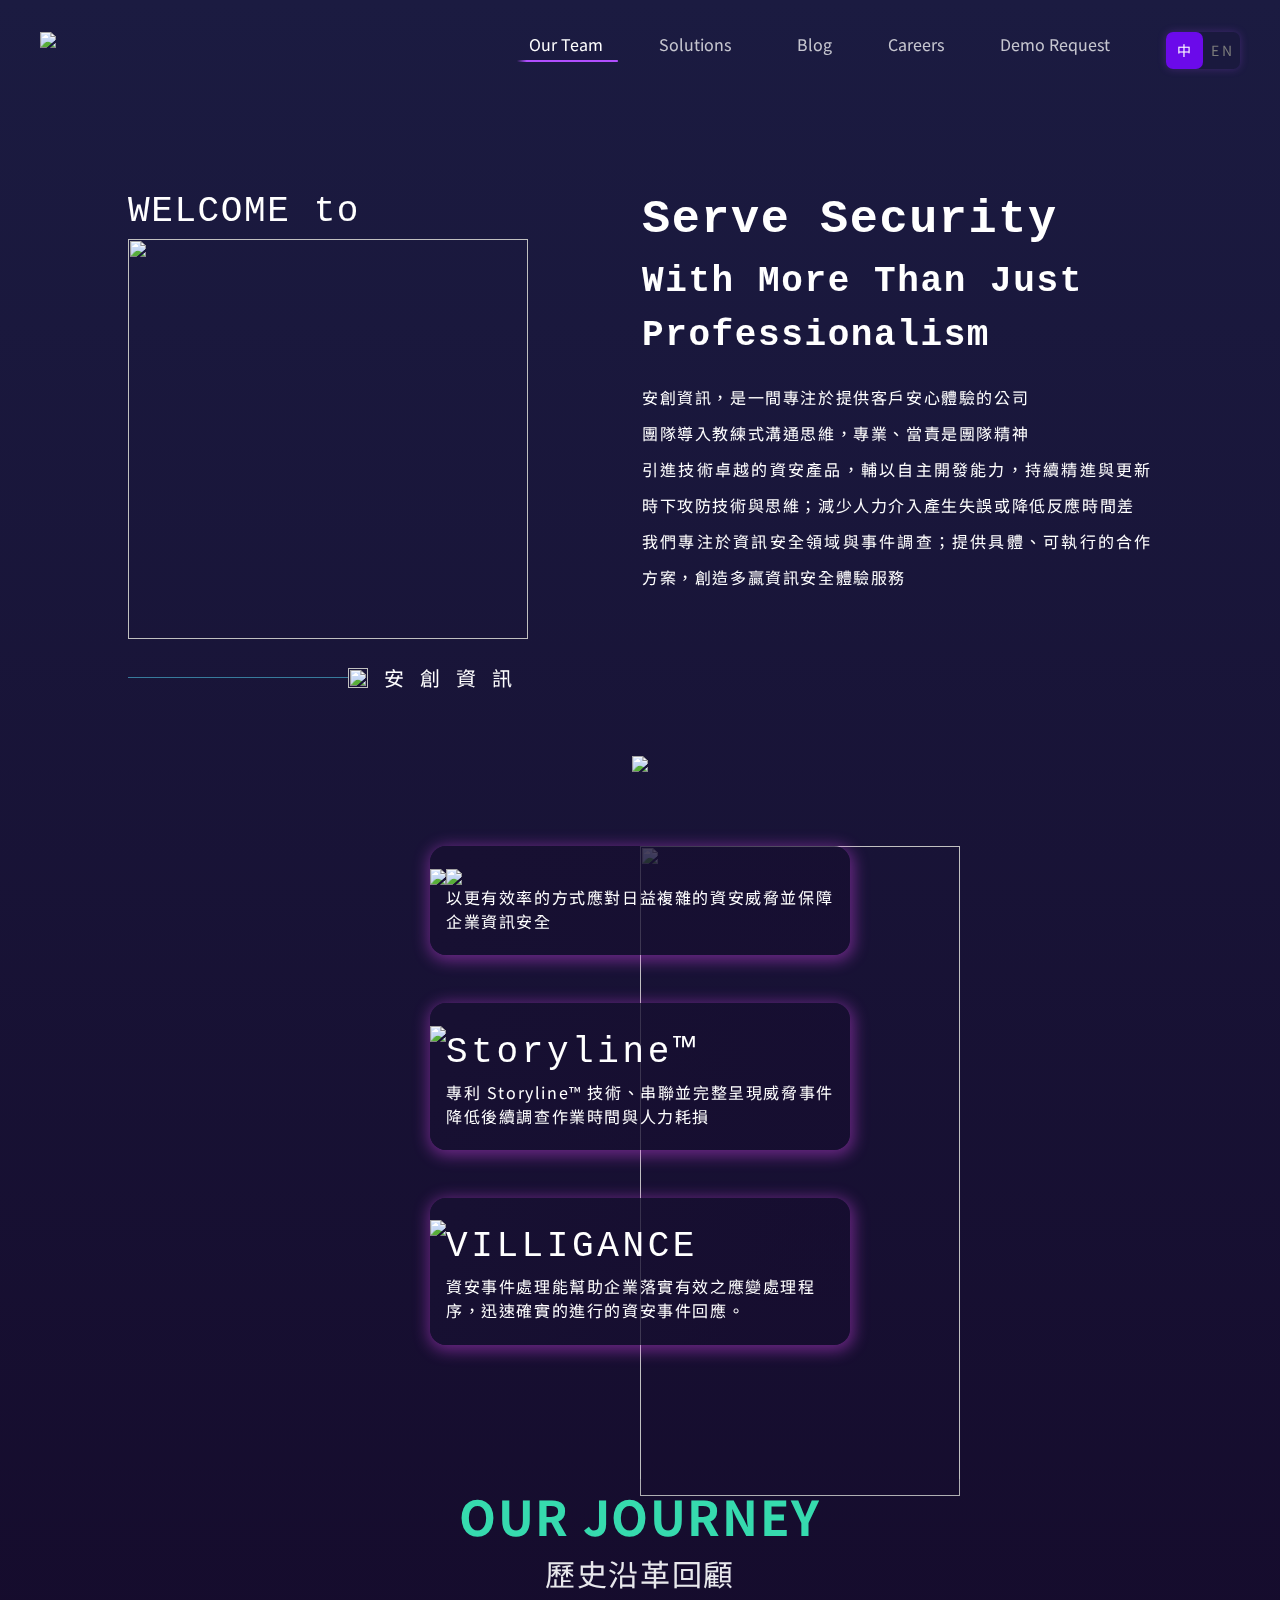
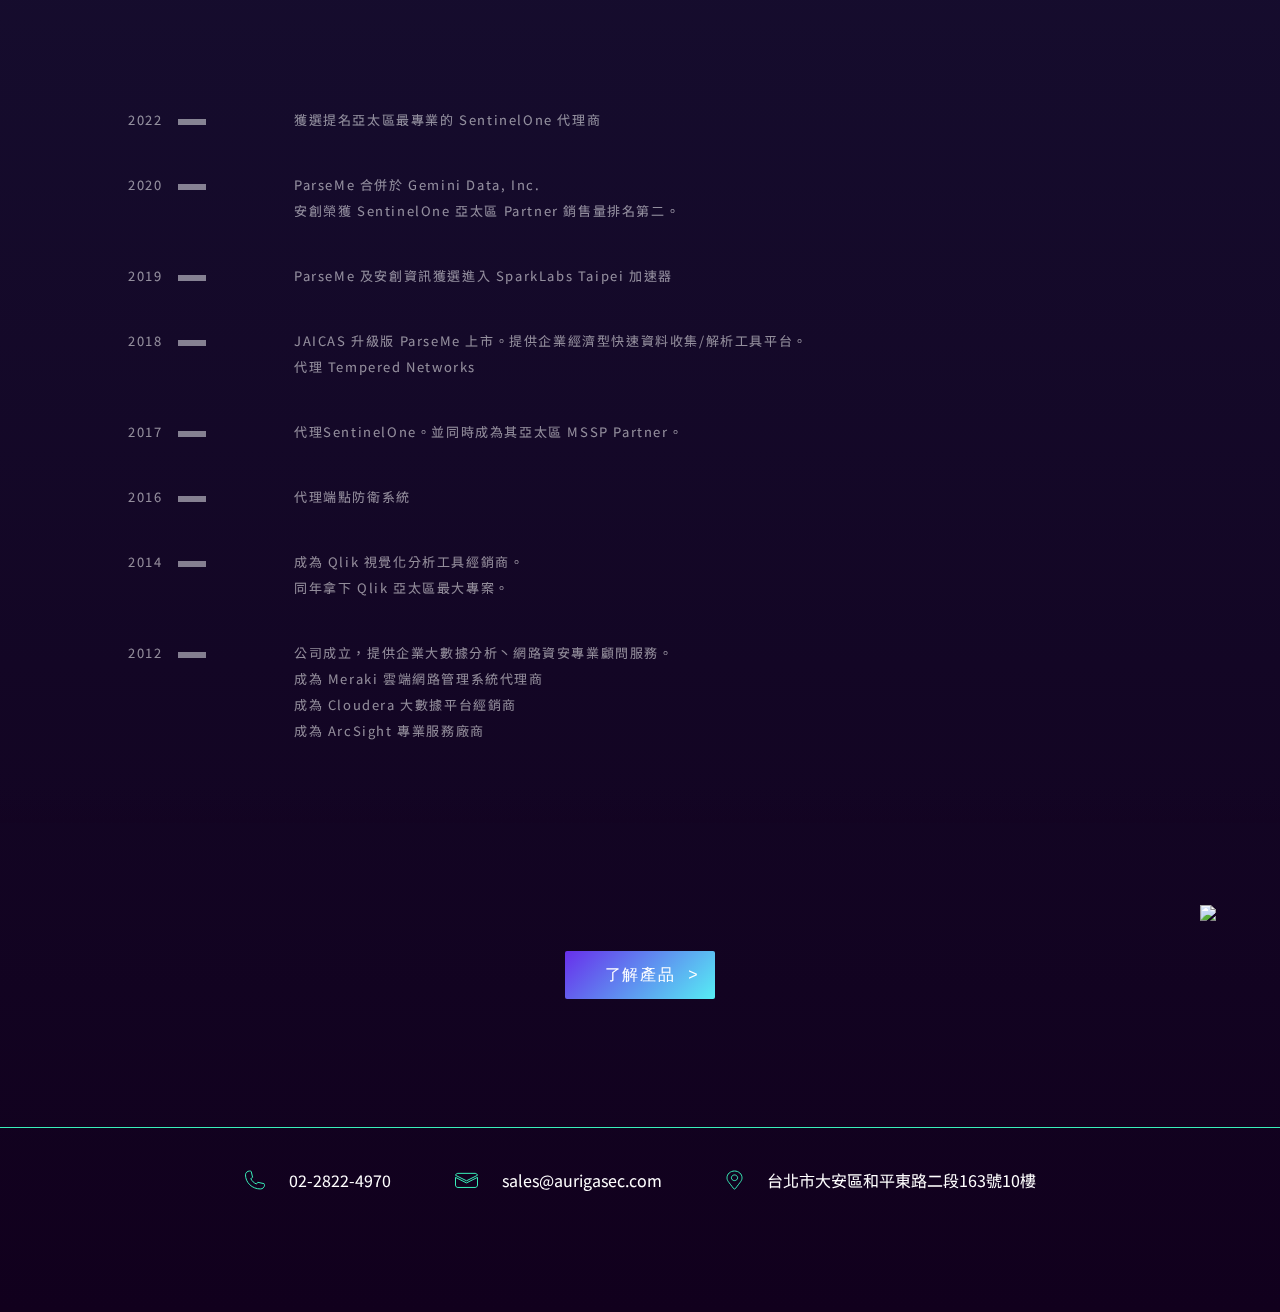
==== commit 2805228c: "locale" ====
--- a/index.html
+++ b/index.html
@@ -4,7 +4,8 @@
     <title>SentinelOne資安解決方案代理商 | 安創資訊</title>
     <meta charset="utf-8">
     <meta name="viewport" content="width=device-width, initial-scale=1">
-    <meta data-hid="description" name="description" content="Serve Security With More Than Just Professionalism-專注於提供客戶安心體驗。引進技術卓越的資安產品，輔以自主開發能力；減少人力介入產生失誤或降低反應時間差。我們專注於資訊安全領域與事件調查，創造多贏資訊安全智慧體驗服務。">
+    <meta data-hid="description" name="description"
+        content="Serve Security With More Than Just Professionalism-專注於提供客戶安心體驗。引進技術卓越的資安產品，輔以自主開發能力；減少人力介入產生失誤或降低反應時間差。我們專注於資訊安全領域與事件調查，創造多贏資訊安全智慧體驗服務。">
     <meta name="format-detection" content="telephone=no">
     <meta data-hid="charset" charset="utf-8">
     <meta data-hid="mobile-web-app-capable" name="mobile-web-app-capable" content="yes">
@@ -206,7 +207,7 @@
                 font-size: 18px;
             }
 
-            #welcome h2 strong{
+            #welcome h2 strong {
                 font-size: 30px;
             }
 
@@ -381,6 +382,15 @@
     </style>
     <script>
         registerObserver('.obs>li');
+    </script>
+    <!-- Google tag (gtag.js) -->
+    <script async src="https://www.googletagmanager.com/gtag/js?id=G-79XX0YTG3H"></script>
+    <script>
+        window.dataLayer = window.dataLayer || [];
+        function gtag() { dataLayer.push(arguments); }
+        gtag('js', new Date());
+
+        gtag('config', 'G-79XX0YTG3H');
     </script>
 </head>
 
@@ -400,6 +410,10 @@
                 <li><a href="https://medium.com/@Auriga_Security" target="_blank">Blog</a></li>
                 <li><a href="Careers.html">Careers</a></li>
                 <li><a href="Demo.html">Demo Request</a></li>
+                <li class="lang">
+                    <span class="zh">中</span>
+                    <a href="https://aurigasec.com/en" class="en">EN</a>
+                </li>
             </ul>
         </nav>
         <div id="menu-toggle">
@@ -468,6 +482,12 @@
                 <ul class="py-10 my-8 leading-loose obs">
                     <li class="flex gap-4">
                         <div>
+                            <p><span>2022</span><span class="crossline"></span></p>
+                        </div>
+                        <span>獲選提名亞太區最專業的 SentinelOne 代理商</span>
+                    </li>
+                    <li class="flex gap-4">
+                        <div>
                             <p><span>2020</span><span class="crossline"></span></p>
                         </div>
                         <span>ParseMe 合併於 Gemini Data, Inc.<br>安創榮獲 SentinelOne 亞太區 Partner 銷售量排名第二。</span>
@@ -526,8 +546,8 @@
 
     <footer class="pb-20">
         <ul class="max-w-screen-xl m-auto flex justify-center gap-16 border-t border-light-green py-10">
-            <li class="flex"><img class="mr-6" src="./imgs/footer-phone.svg" />+886 123-456-789</li>
-            <li class="flex"><img class="mr-6" src="./imgs/footer-mail.svg" />sales@aurigasec.com</li>
+            <li class="flex"><img class="mr-6" src="./imgs/footer-phone.svg" /><a href="tel:0228224970">02-2822-4970</a></li>
+            <li class="flex"><img class="mr-6" src="./imgs/footer-mail.svg" /><a href="mailto:sales@aurigasec.com">sales@aurigasec.com</a></li>
             <li class="flex"><img class="mr-6" src="./imgs/footer-marker.svg" />台北市大安區和平東路二段163號10樓</li>
         </ul>
     </footer>
--- a/style.css
+++ b/style.css
@@ -45,8 +45,8 @@
     letter-spacing: .1em;
 }
 
-input:-internal-autofill-selected{
-    background: none!important;
+input:-internal-autofill-selected {
+    background: none !important;
 }
 
 :focus-visible {
@@ -85,6 +85,39 @@
     z-index: 100;
     position: relative;
     text-align: center;
+}
+
+#auriga>header .lang{
+    background-color: #1A193E;
+    box-shadow: 0px 0px 8px rgba(177, 79, 255, 0.25);
+    border-radius: .5em;
+    width: 74px;
+    height: auto;
+    font-size: 14px;
+    opacity: 1;
+    letter-spacing: .2em;
+    display: flex;
+    align-self: center;
+}
+
+#auriga>header .lang::after{
+    display: none;
+}
+
+#auriga>header .lang > *{
+    display: inline-block;
+    width: 50%;
+    padding-top: .6em;
+    padding-bottom: .6em;
+    padding-left: .2em;
+    cursor: pointer;
+    color: #7B7B7B;
+}
+
+#auriga>header .lang > span{
+    background-color: #6B0AEA;
+    border-radius: .5em;
+    color: #FFF;
 }
 
 header nav li {
@@ -220,6 +253,10 @@
 .absolute,
 .absolute-after::after {
     position: absolute;
+}
+
+.fixed {
+    position: fixed;
 }
 
 .sticky {
@@ -1126,6 +1163,10 @@
     cursor: pointer;
 }
 
+.obs-hover>div:first-child {
+    flex-shrink: 0;
+}
+
 .obs-hover:not(.active):hover {
     transform: translateX(-8px);
 }
@@ -1158,7 +1199,7 @@
     height: 6em;
 }
 
-header nav li:not(:hover) .submenu ,
+header nav li:not(:hover) .submenu,
 header nav a.close+.submenu {
     transition: all .15s;
     position: relative;
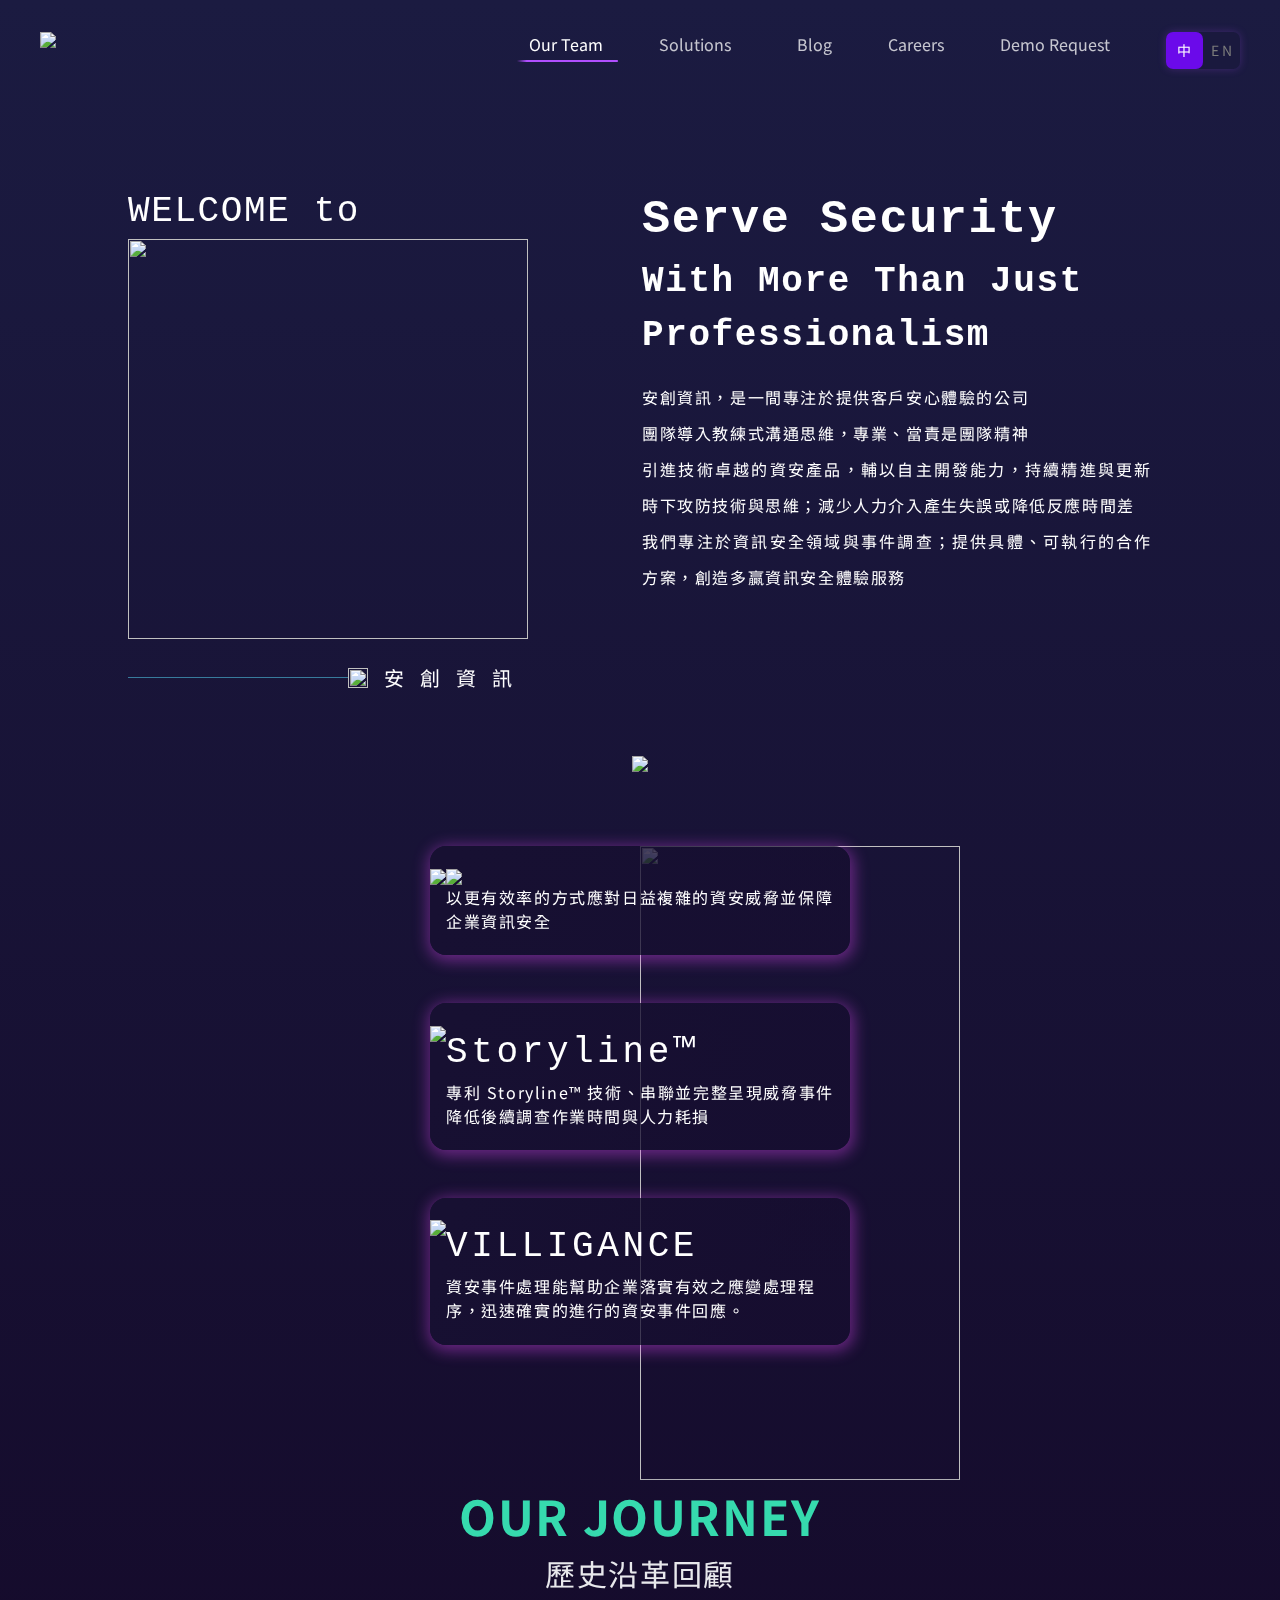
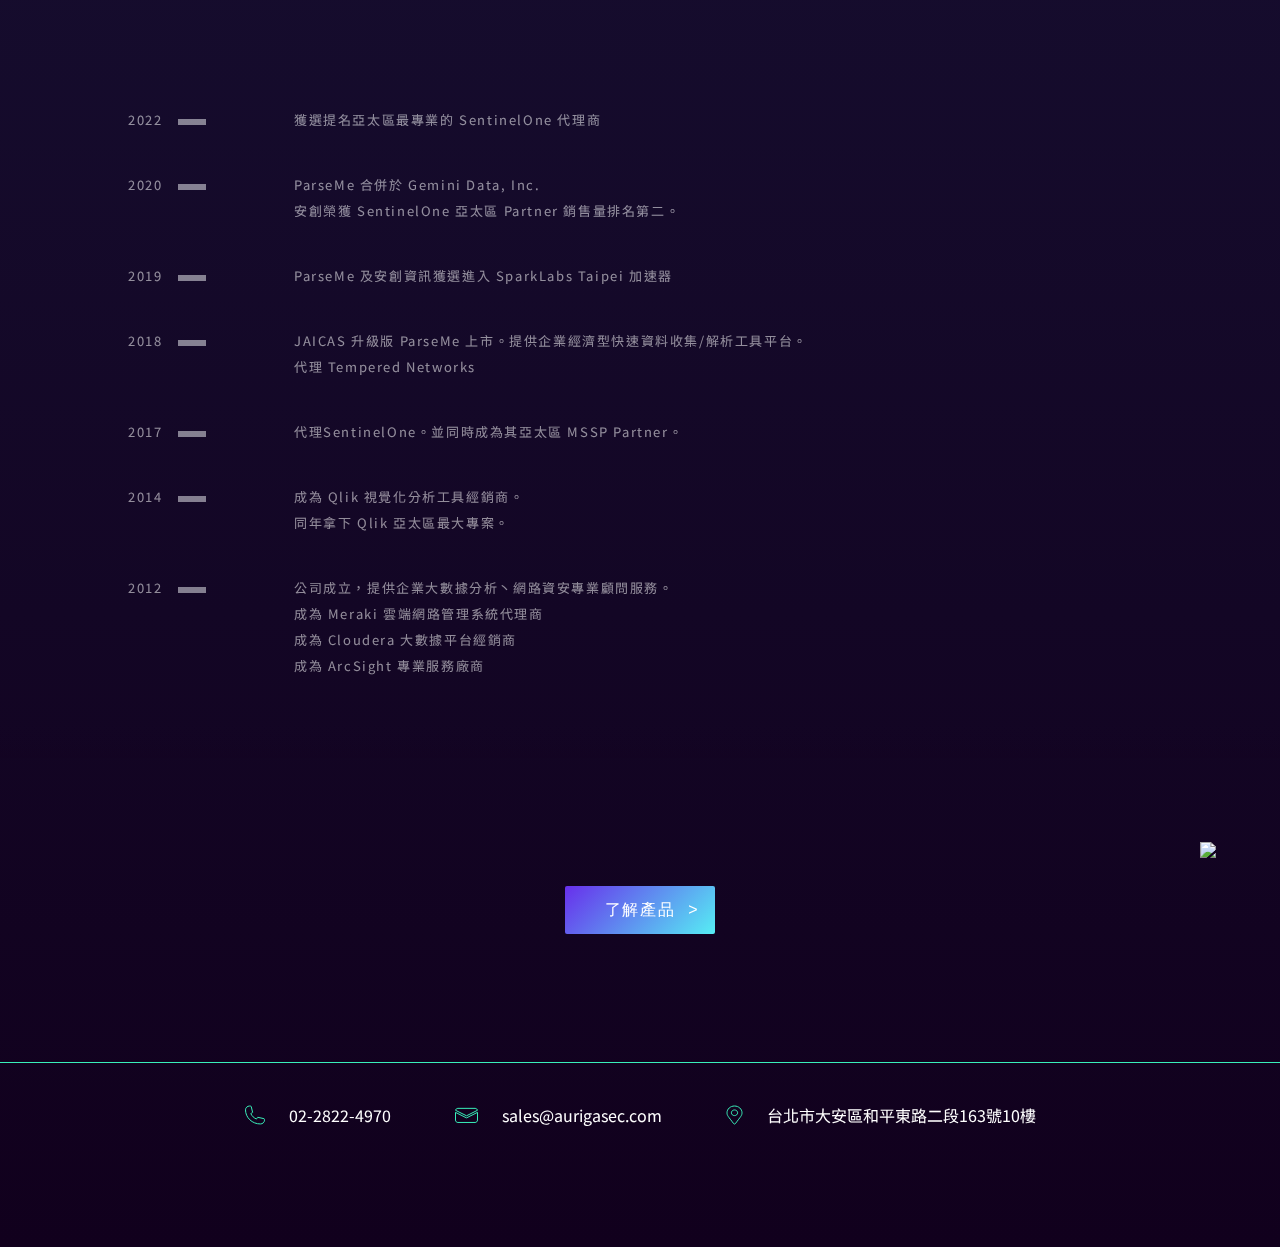
==== commit e993f7cf: "remove 2016" ====
--- a/index.html
+++ b/index.html
@@ -513,12 +513,6 @@
                     </li>
                     <li class="flex gap-4">
                         <div>
-                            <p><span>2016</span><span class="crossline"></span></p>
-                        </div>
-                        <span>代理端點防衛系統</span>
-                    </li>
-                    <li class="flex gap-4">
-                        <div>
                             <p><span>2014</span><span class="crossline"></span></p>
                         </div>
                         <span>成為 Qlik 視覺化分析工具經銷商。<br>同年拿下 Qlik 亞太區最大專案。</span>
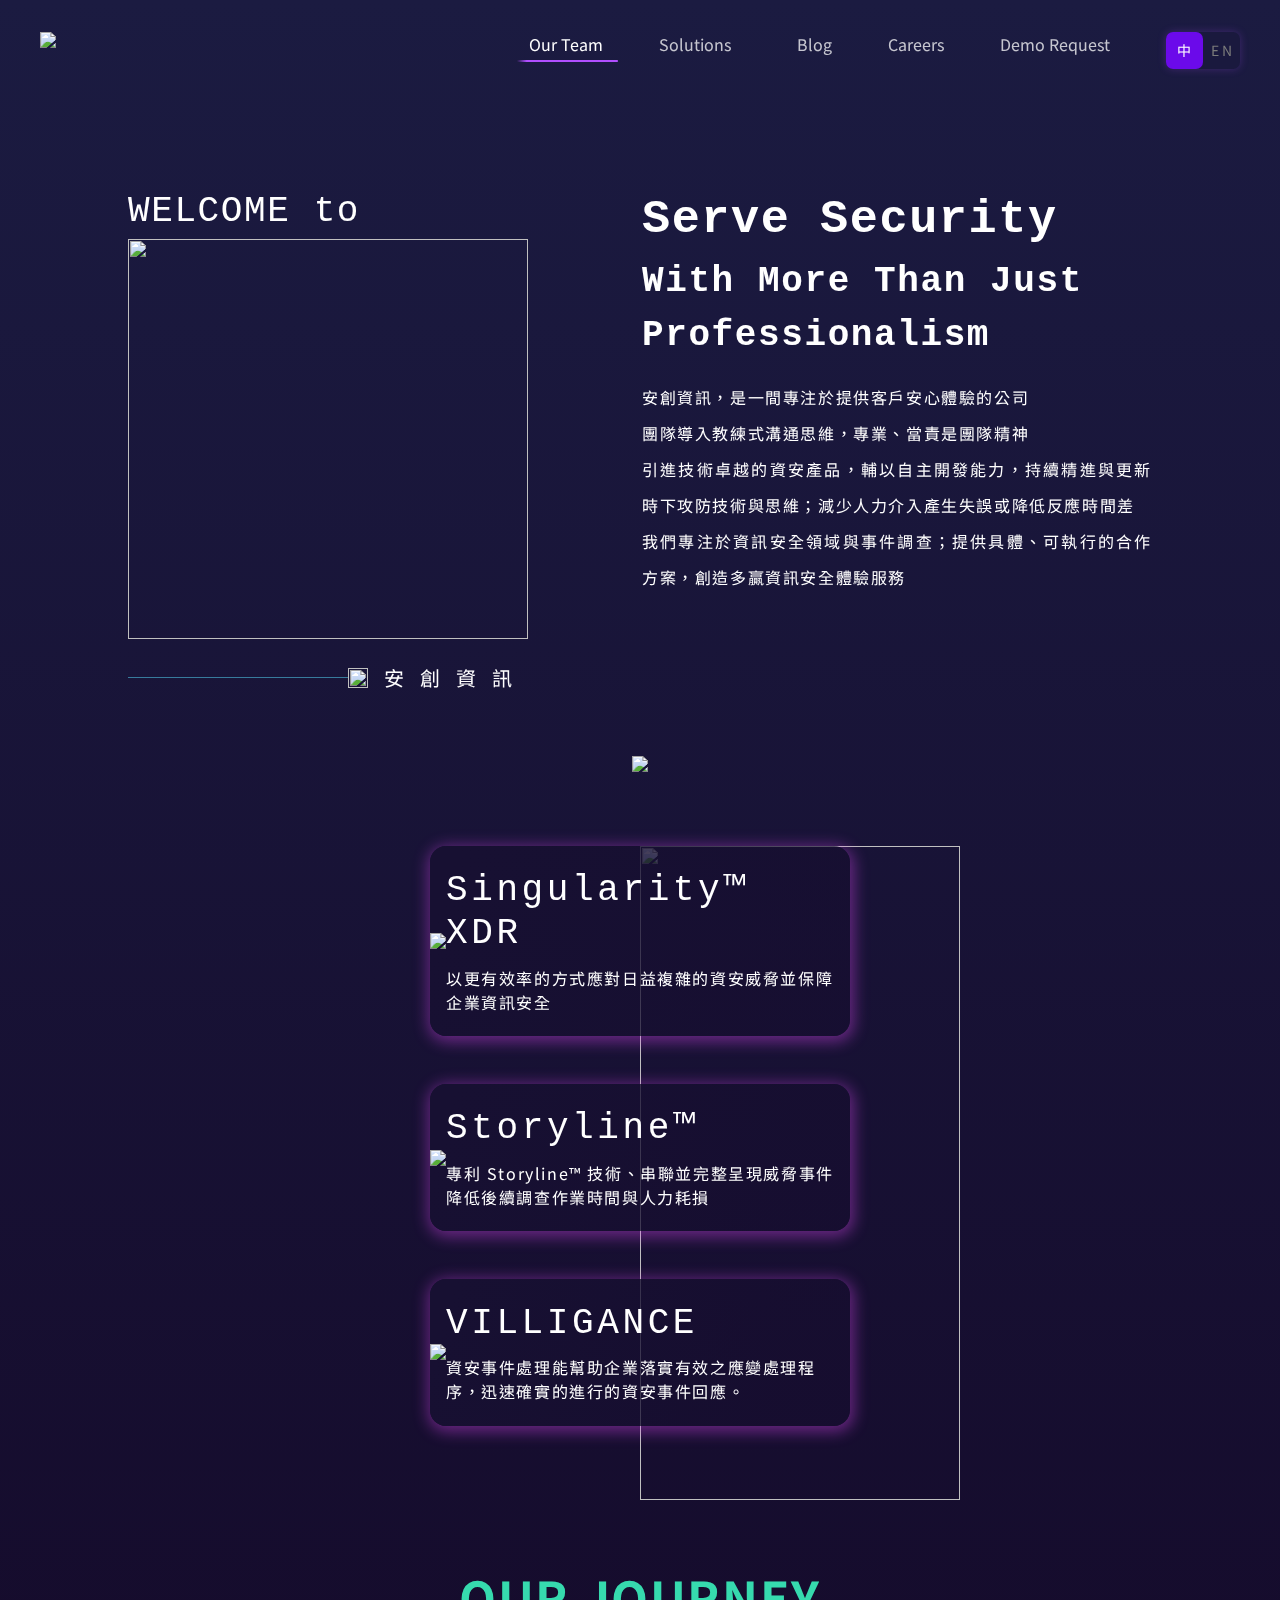
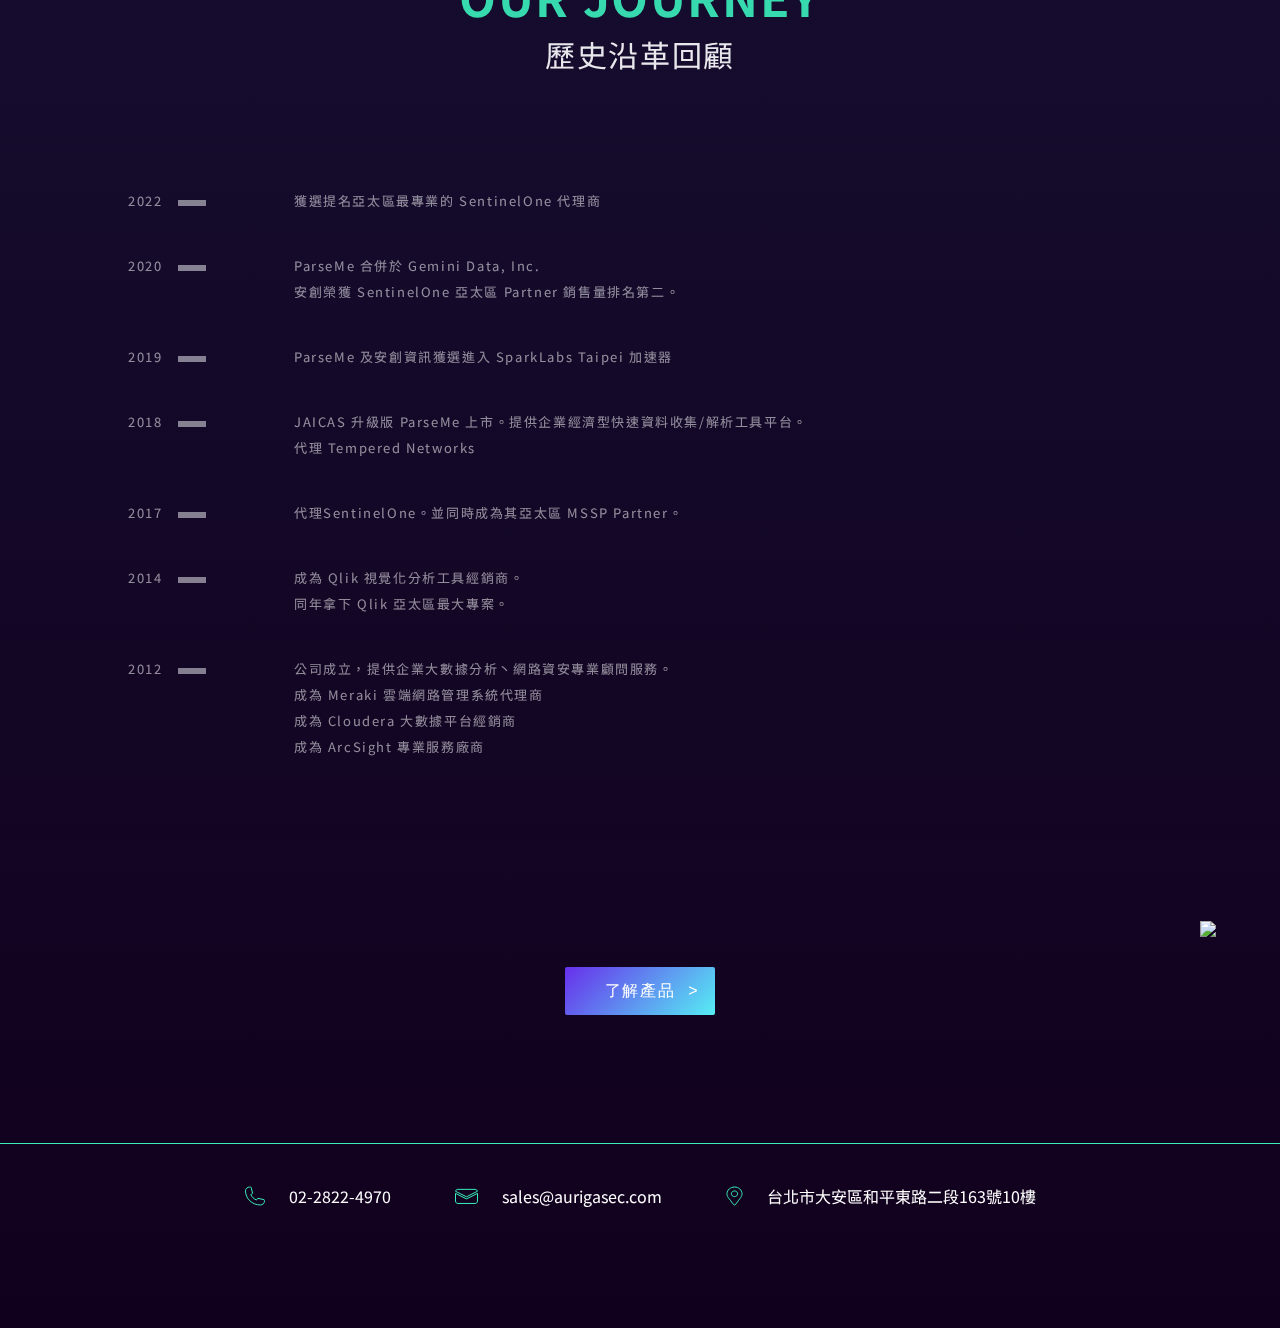
==== commit 48ea8551: "nowrap" ====
--- a/index.html
+++ b/index.html
@@ -165,6 +165,8 @@
 
         #shields h3 {
             letter-spacing: .1em;
+            line-height: 1.2;
+            margin-bottom: .3em;
         }
 
         #shields li>img {
@@ -412,7 +414,7 @@
                 <li><a href="Demo.html">Demo Request</a></li>
                 <li class="lang">
                     <span class="zh">中</span>
-                    <a href="https://aurigasec.com/en" class="en">EN</a>
+                    <a href="en/index.html" class="en">EN</a>
                 </li>
             </ul>
         </nav>
@@ -435,7 +437,7 @@
                     </div>
                 </div>
                 <div id="text-a" style="max-width: 510px;">
-                    <h2 class="font-din mb-4"><strong>Serve Security</strong> <br>With More Than Just Professionalism
+                    <h2 class="font-din mb-4 nowrap"><strong>Serve Security</strong> <br>With More Than Just Professionalism
                     </h2>
                     <p class="leading-9 text-justify">
                         安創資訊，是一間專注於提供客戶安心體驗的公司<br>
@@ -450,14 +452,14 @@
         <section id="shields" class="max-w-screen-xl m-auto mb-20">
             <img class="absolute -z-10 r-0 w-1/2" src="./imgs/our-team/bg-wave.svg" />
             <ul class="grid grid-cols-3 gap-8 items-center">
-                <li class="info-box flex shrink-0">
+                <li class="info-box flex shrink-0 items-center">
                     <img src="./imgs/our-team/shield.png" />
                     <div>
-                        <img src="./imgs/our-team/singularity-xdr.png" />
+                        <h3 class="font-din text-4xl">Singularity™ XDR</h3>
                         <p>以更有效率的方式應對日益複雜的資安威脅並保障企業資訊安全</p>
                     </div>
                 </li>
-                <li class="info-box flex shrink-0">
+                <li class="info-box flex shrink-0 items-center">
                     <img src="./imgs/our-team/shield.png" />
                     <div>
                         <h3 class="font-din text-4xl">Storyline™</h3>
@@ -465,7 +467,7 @@
                             降低後續調查作業時間與人力耗損</p>
                     </div>
                 </li>
-                <li class="info-box flex shrink-0">
+                <li class="info-box flex shrink-0 items-center">
                     <img src="./imgs/our-team/shield.png" />
                     <div>
                         <h3 class="font-din text-4xl">VILLIGANCE</h3>
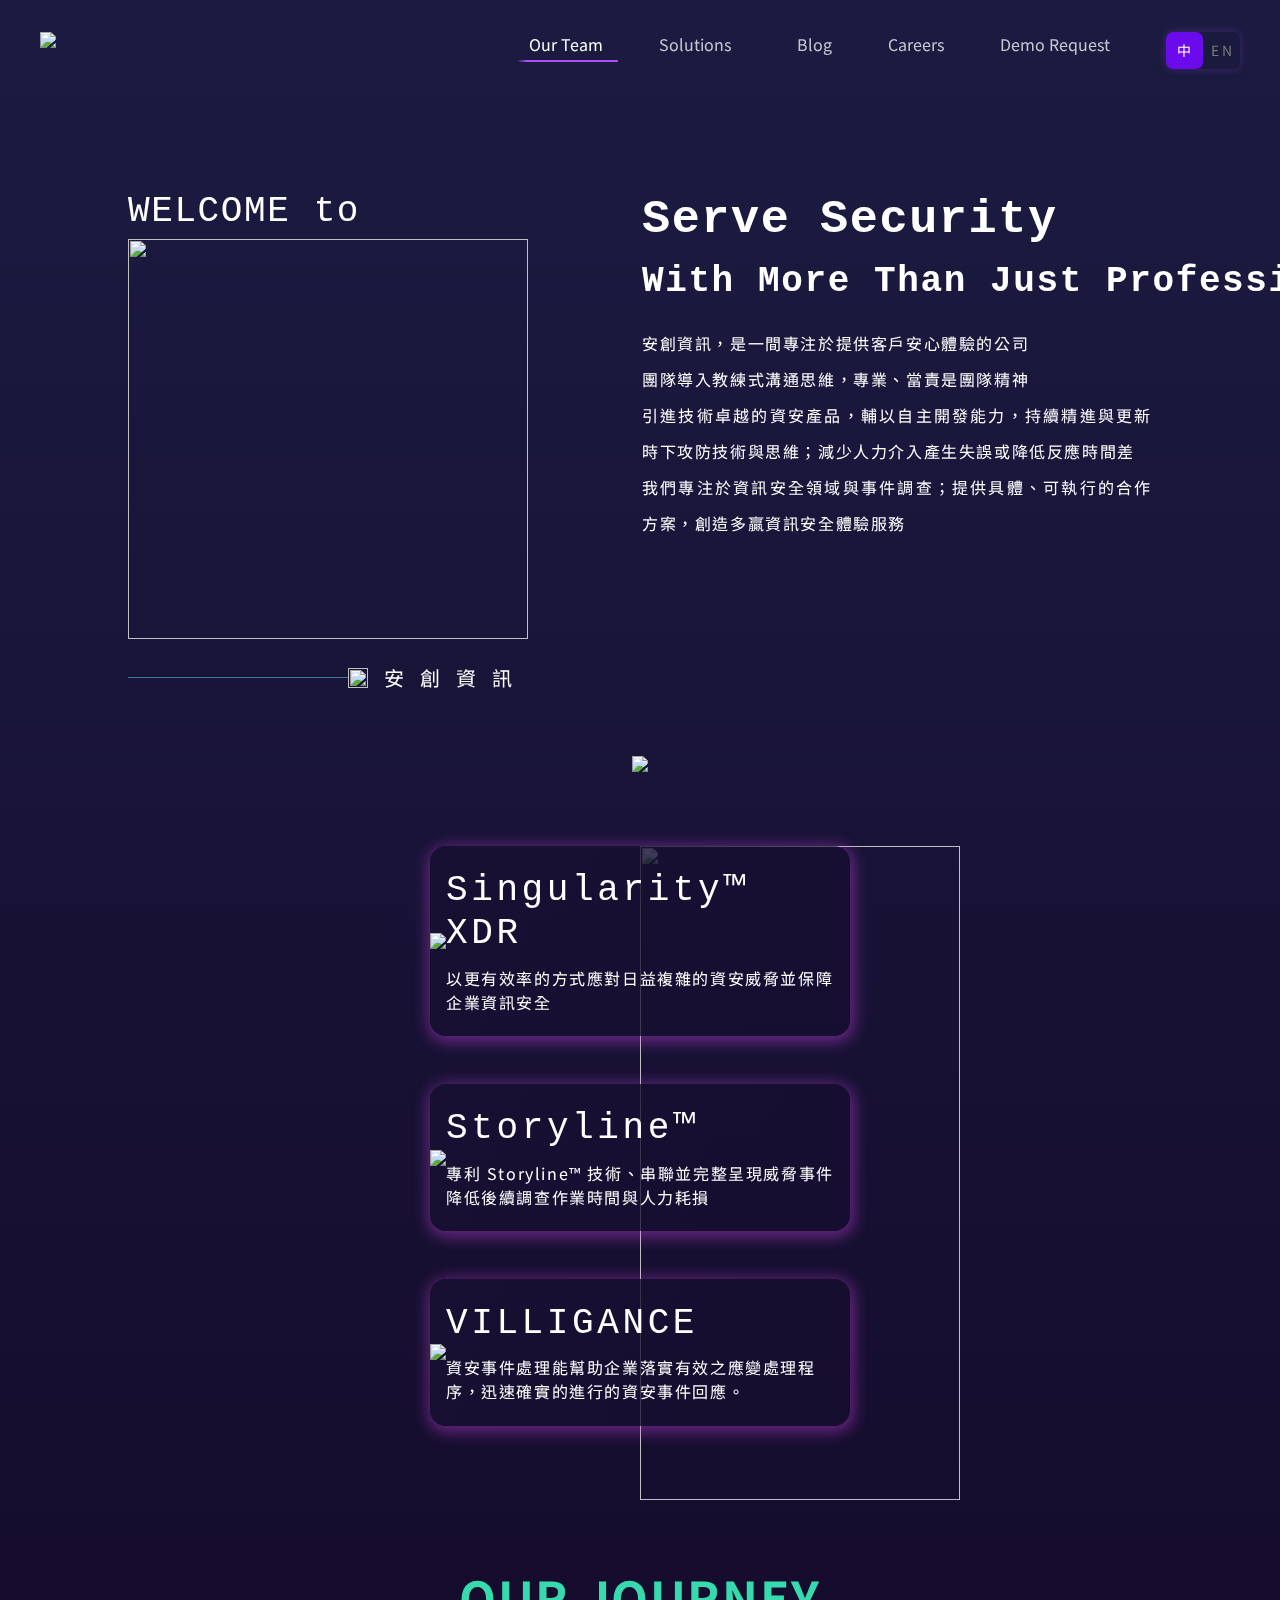
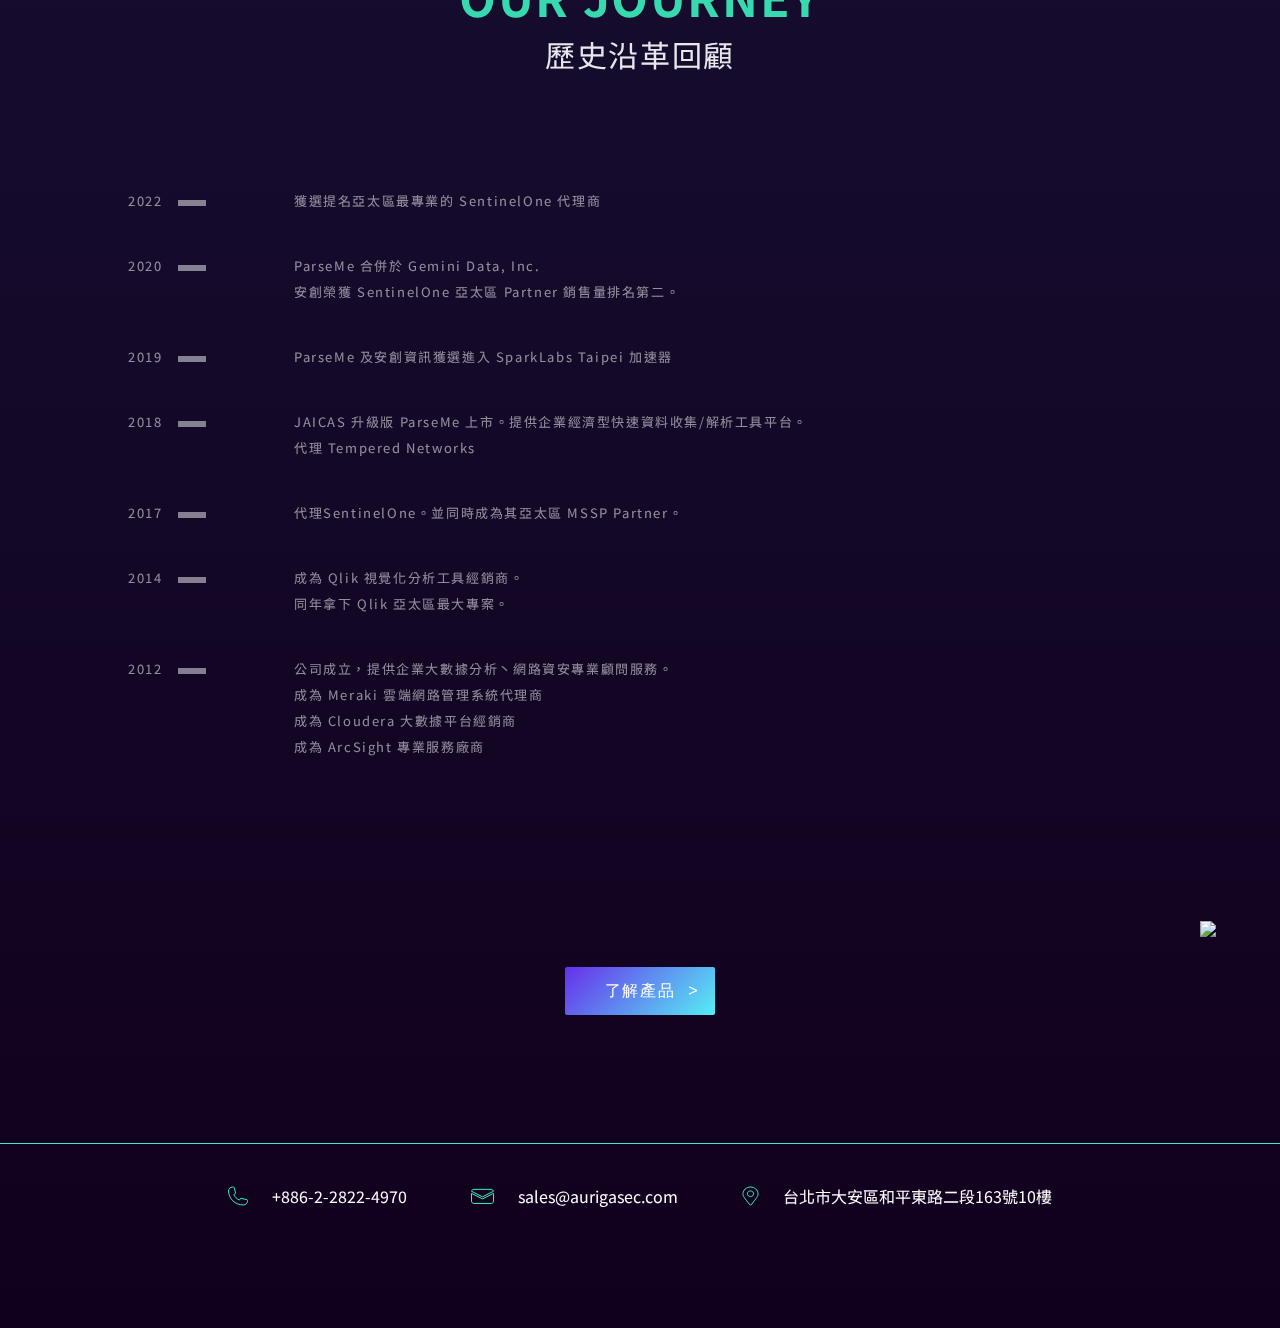
==== commit aaff73d9: "dev" ====
--- a/index.html
+++ b/index.html
@@ -542,7 +542,7 @@
 
     <footer class="pb-20">
         <ul class="max-w-screen-xl m-auto flex justify-center gap-16 border-t border-light-green py-10">
-            <li class="flex"><img class="mr-6" src="./imgs/footer-phone.svg" /><a href="tel:0228224970">02-2822-4970</a></li>
+            <li class="flex"><img class="mr-6" src="./imgs/footer-phone.svg" /><a href="tel:0228224970">+886-2-2822-4970</a></li>
             <li class="flex"><img class="mr-6" src="./imgs/footer-mail.svg" /><a href="mailto:sales@aurigasec.com">sales@aurigasec.com</a></li>
             <li class="flex"><img class="mr-6" src="./imgs/footer-marker.svg" />台北市大安區和平東路二段163號10樓</li>
         </ul>
--- a/style.css
+++ b/style.css
@@ -848,6 +848,10 @@
     line-height: 2;
 }
 
+.nowrap{
+    white-space: nowrap;
+}
+
 .rounded-sm {
     border-radius: .125rem;
 }
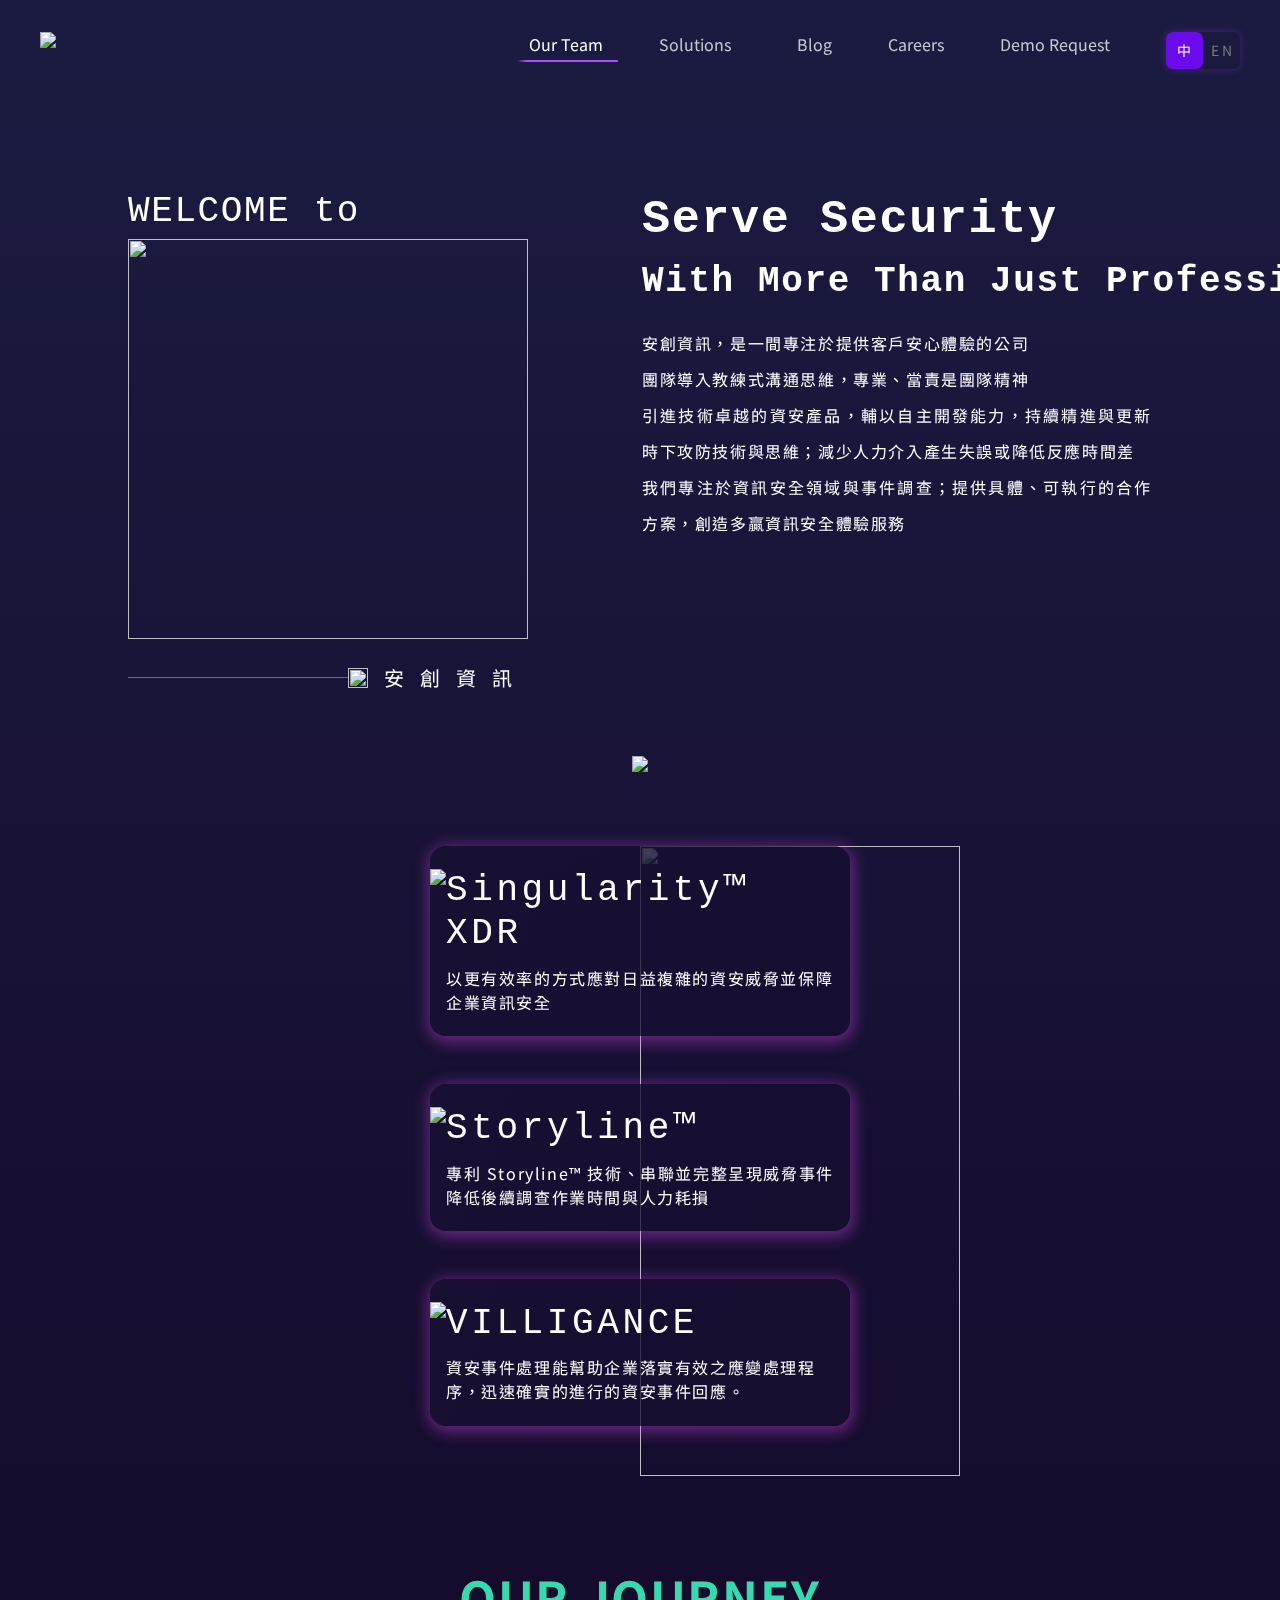
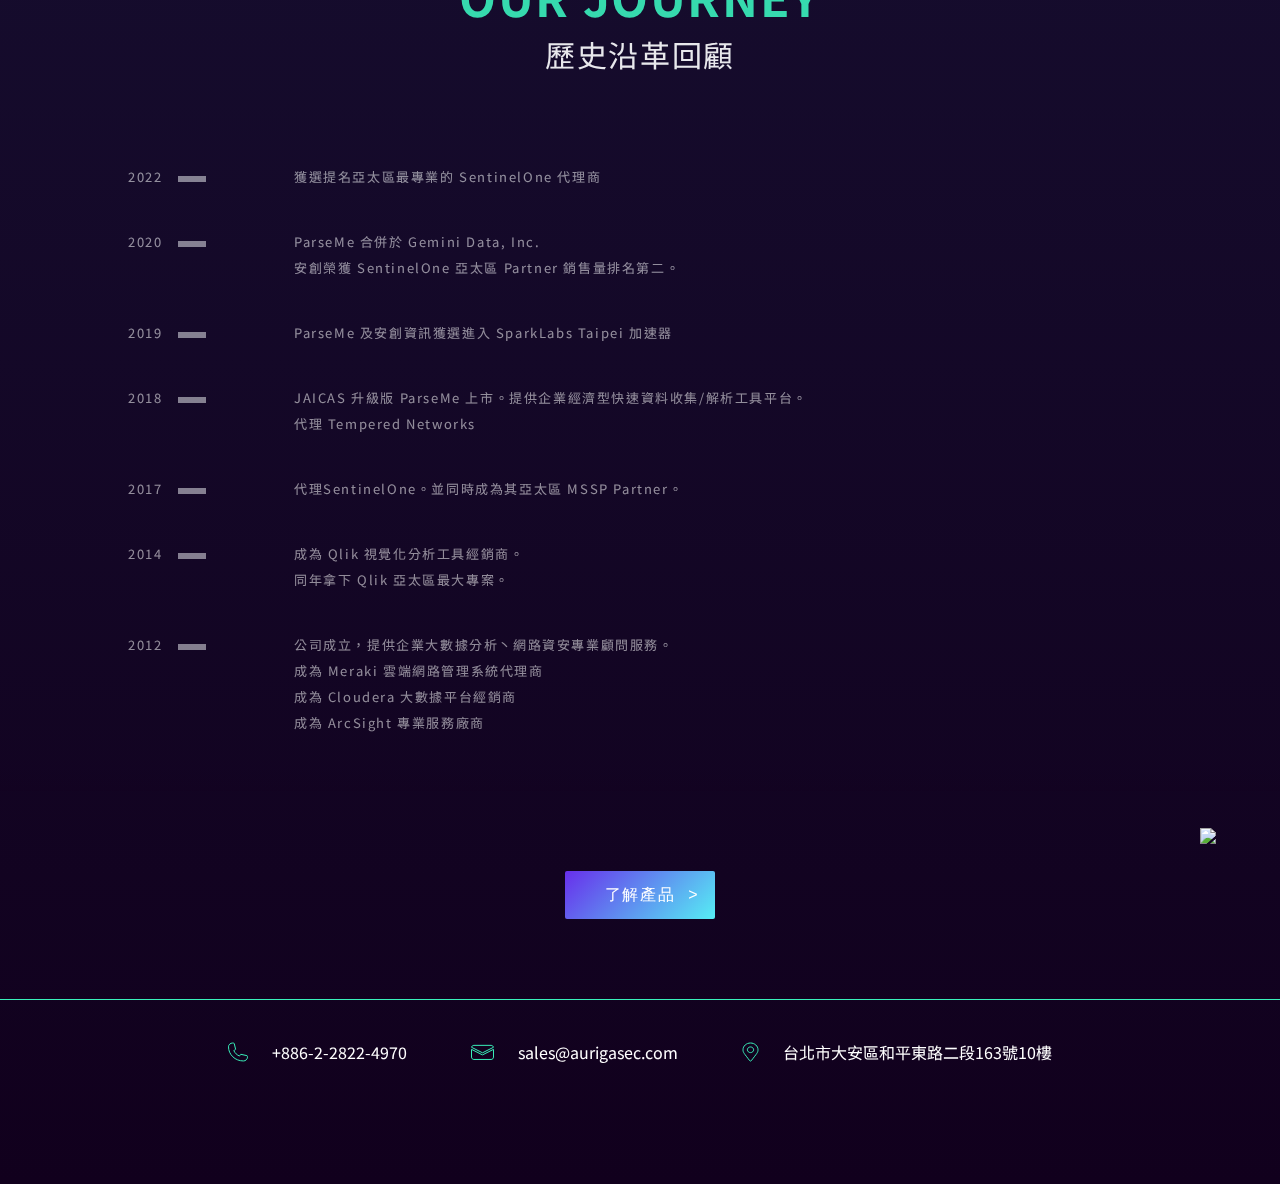
==== commit df59ee2c: "improve?" ====
--- a/index.html
+++ b/index.html
@@ -22,7 +22,7 @@
     <link rel="preconnect" href="https://fonts.googleapis.com">
     <link rel="preconnect" href="https://fonts.gstatic.com" crossorigin>
     <link
-        href="https://fonts.googleapis.com/css2?family=Noto+Sans+SC:wght@100;400;700&family=Noto+Sans+TC&family=Roboto&display=swap"
+        href="https://fonts.googleapis.com/css2?family=Noto+Sans+TC:wght@100;400;700&family=Roboto&display=swap"
         rel="stylesheet">
     <script src="./js/main.min.js"></script>
 
@@ -159,8 +159,7 @@
         }
 
         #shields {
-            padding-top: 3.4em;
-            padding-bottom: 3.4em;
+            padding: 3.4em 0;
         }
 
         #shields h3 {
@@ -189,6 +188,8 @@
             #shields li {
                 max-width: 420px;
                 justify-self: center;
+                margin-left: auto;
+                margin-right: auto;
             }
         }
 
@@ -452,14 +453,14 @@
         <section id="shields" class="max-w-screen-xl m-auto mb-20">
             <img class="absolute -z-10 r-0 w-1/2" src="./imgs/our-team/bg-wave.svg" />
             <ul class="grid grid-cols-3 gap-8 items-center">
-                <li class="info-box flex shrink-0 items-center">
+                <li class="info-box flex shrink-0">
                     <img src="./imgs/our-team/shield.png" />
                     <div>
                         <h3 class="font-din text-4xl">Singularity™ XDR</h3>
                         <p>以更有效率的方式應對日益複雜的資安威脅並保障企業資訊安全</p>
                     </div>
                 </li>
-                <li class="info-box flex shrink-0 items-center">
+                <li class="info-box flex shrink-0">
                     <img src="./imgs/our-team/shield.png" />
                     <div>
                         <h3 class="font-din text-4xl">Storyline™</h3>
@@ -467,7 +468,7 @@
                             降低後續調查作業時間與人力耗損</p>
                     </div>
                 </li>
-                <li class="info-box flex shrink-0 items-center">
+                <li class="info-box flex shrink-0">
                     <img src="./imgs/our-team/shield.png" />
                     <div>
                         <h3 class="font-din text-4xl">VILLIGANCE</h3>
@@ -481,7 +482,7 @@
             <div class="max-w-screen-lg m-auto">
                 <h2 class="text-center light-green text-5xl">OUR JOURNEY</h2>
                 <h3 class="text-center text-3xl">歷史沿革回顧</h3>
-                <ul class="py-10 my-8 leading-loose obs">
+                <ul class="py-4 my-8 leading-loose obs">
                     <li class="flex gap-4">
                         <div>
                             <p><span>2022</span><span class="crossline"></span></p>
@@ -531,7 +532,7 @@
             <div class="absolute inset-0" id="bg-darken"></div>
         </section>
 
-        <div class="text-center my-32">
+        <div class="text-center my-20">
             <a href="Solutions.html">
                 <button type="button"
                     class="relative py-3 px-10 px-12:hover btn-purple-1 rounded-sm shadow-none arrow-after r-4-after absolute-after">了解產品</button>
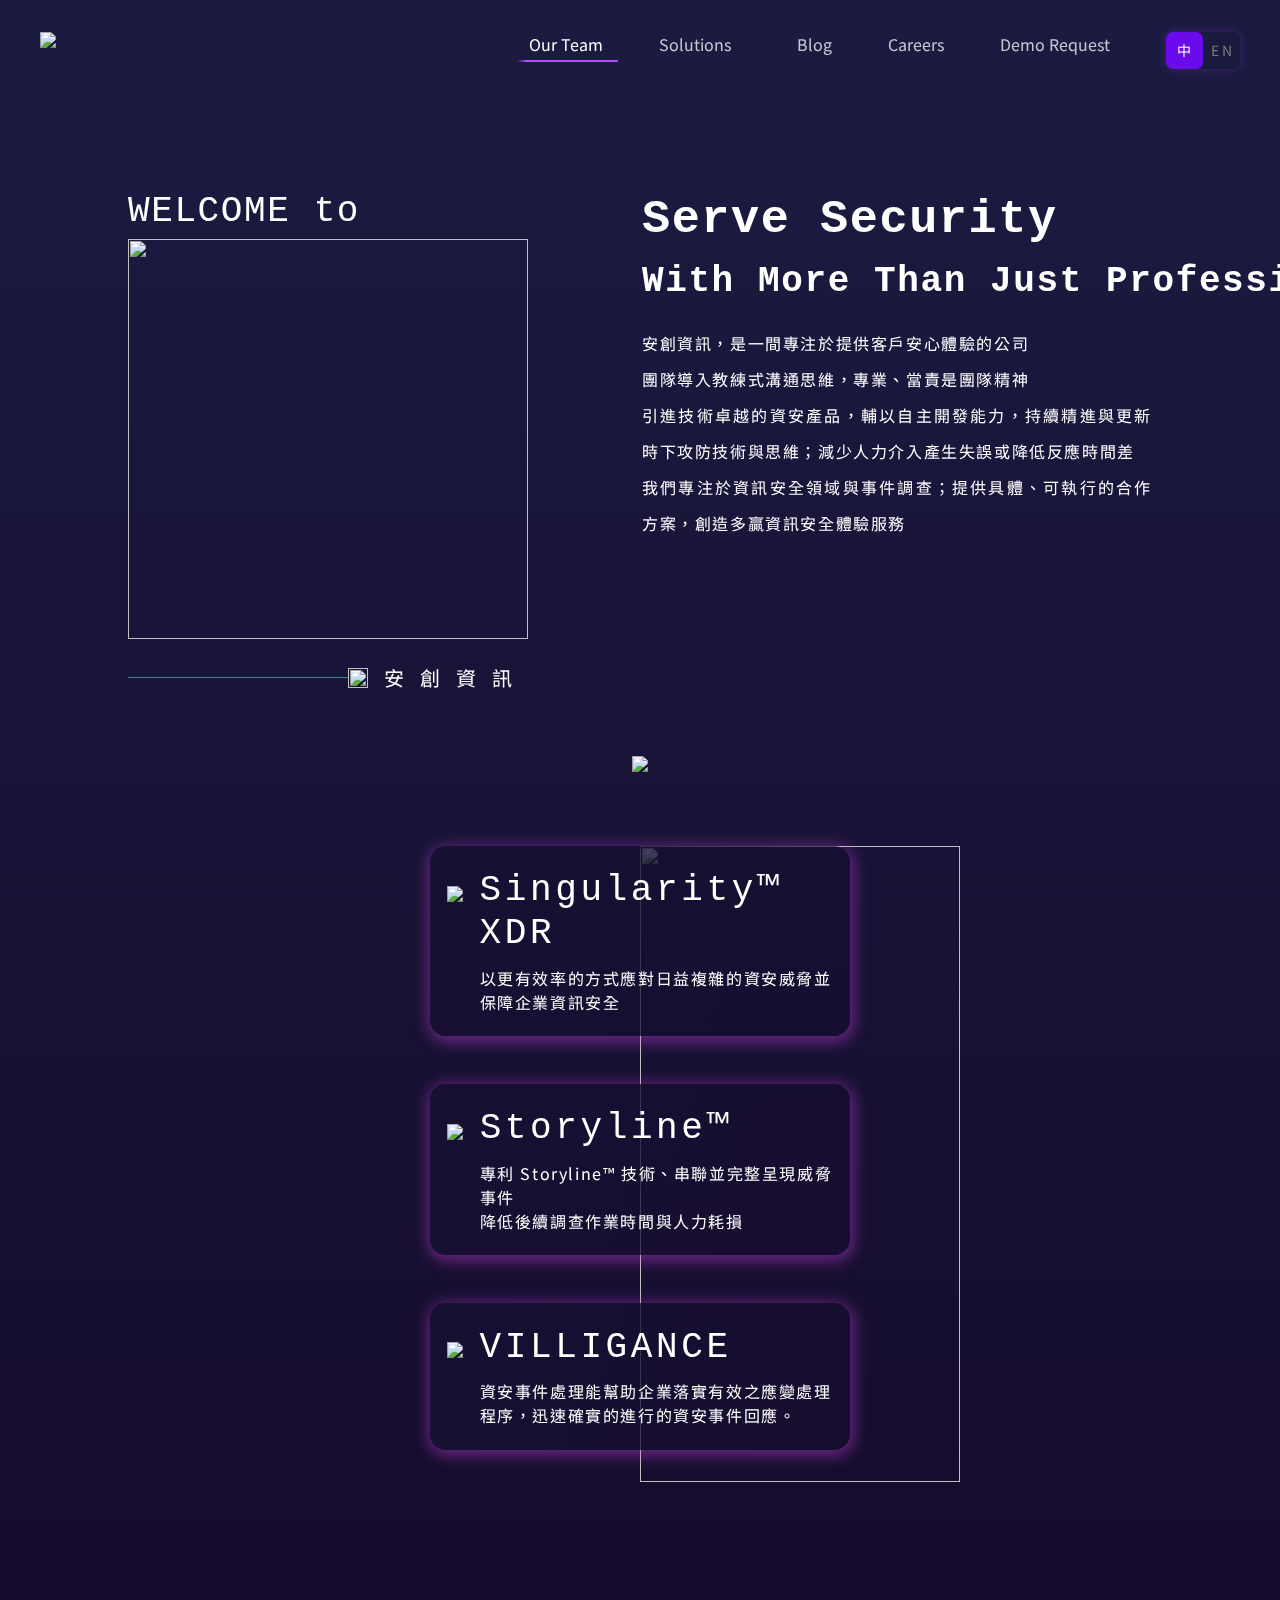
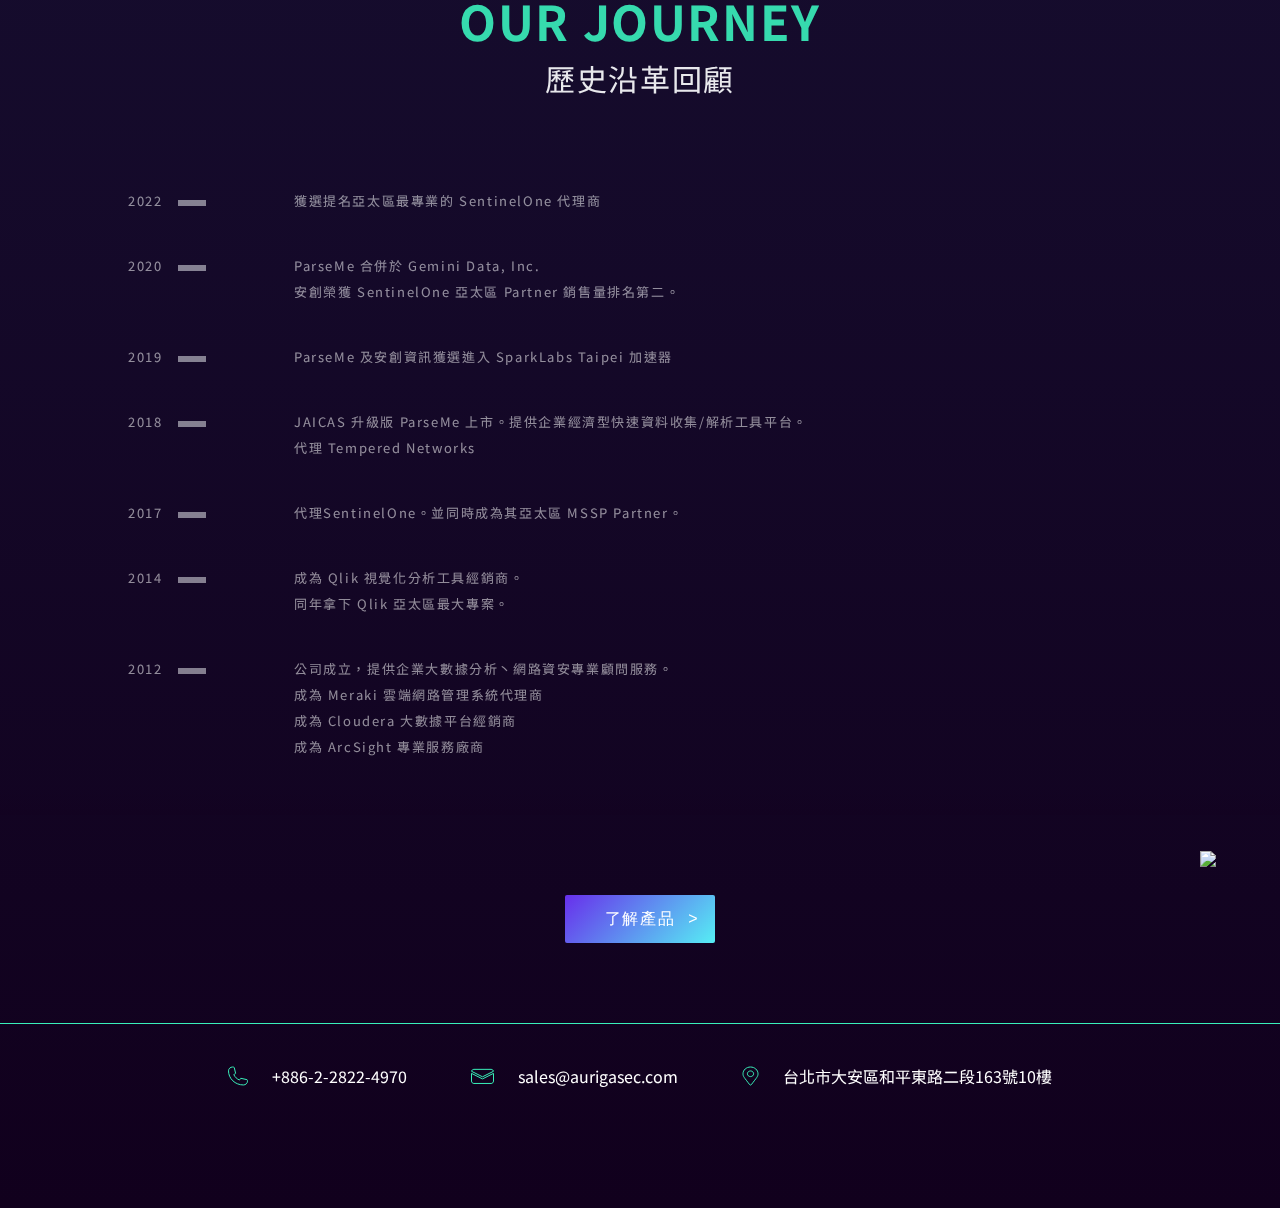
==== commit 174302fe: "dev" ====
--- a/index.html
+++ b/index.html
@@ -159,7 +159,7 @@
         }
 
         #shields {
-            padding: 3.4em 0;
+            padding: 3.4em 1.2em;
         }
 
         #shields h3 {
@@ -169,7 +169,8 @@
         }
 
         #shields li>img {
-            max-width: 36%;
+            max-width: 115px;
+            margin: 4%;
         }
 
         @media (min-width: 768px) and (max-width: 1350px) {
@@ -450,18 +451,18 @@
             </div>
         </section>
 
-        <section id="shields" class="max-w-screen-xl m-auto mb-20">
+        <section id="shields" class="max-w-screen-2xl m-auto mb-20">
             <img class="absolute -z-10 r-0 w-1/2" src="./imgs/our-team/bg-wave.svg" />
-            <ul class="grid grid-cols-3 gap-8 items-center">
+            <ul class="grid grid-cols-3 gap-8">
                 <li class="info-box flex shrink-0">
-                    <img src="./imgs/our-team/shield.png" />
+                    <img src="./imgs/our-team/shield.svg" />
                     <div>
                         <h3 class="font-din text-4xl">Singularity™ XDR</h3>
                         <p>以更有效率的方式應對日益複雜的資安威脅並保障企業資訊安全</p>
                     </div>
                 </li>
                 <li class="info-box flex shrink-0">
-                    <img src="./imgs/our-team/shield.png" />
+                    <img src="./imgs/our-team/storyline.svg" />
                     <div>
                         <h3 class="font-din text-4xl">Storyline™</h3>
                         <p>專利 Storyline™ 技術、串聯並完整呈現威脅事件<br>
@@ -469,7 +470,7 @@
                     </div>
                 </li>
                 <li class="info-box flex shrink-0">
-                    <img src="./imgs/our-team/shield.png" />
+                    <img src="./imgs/our-team/vigilance.svg" />
                     <div>
                         <h3 class="font-din text-4xl">VILLIGANCE</h3>
                         <p>資安事件處理能幫助企業落實有效之應變處理程序，迅速確實的進行的資安事件回應。</p>
